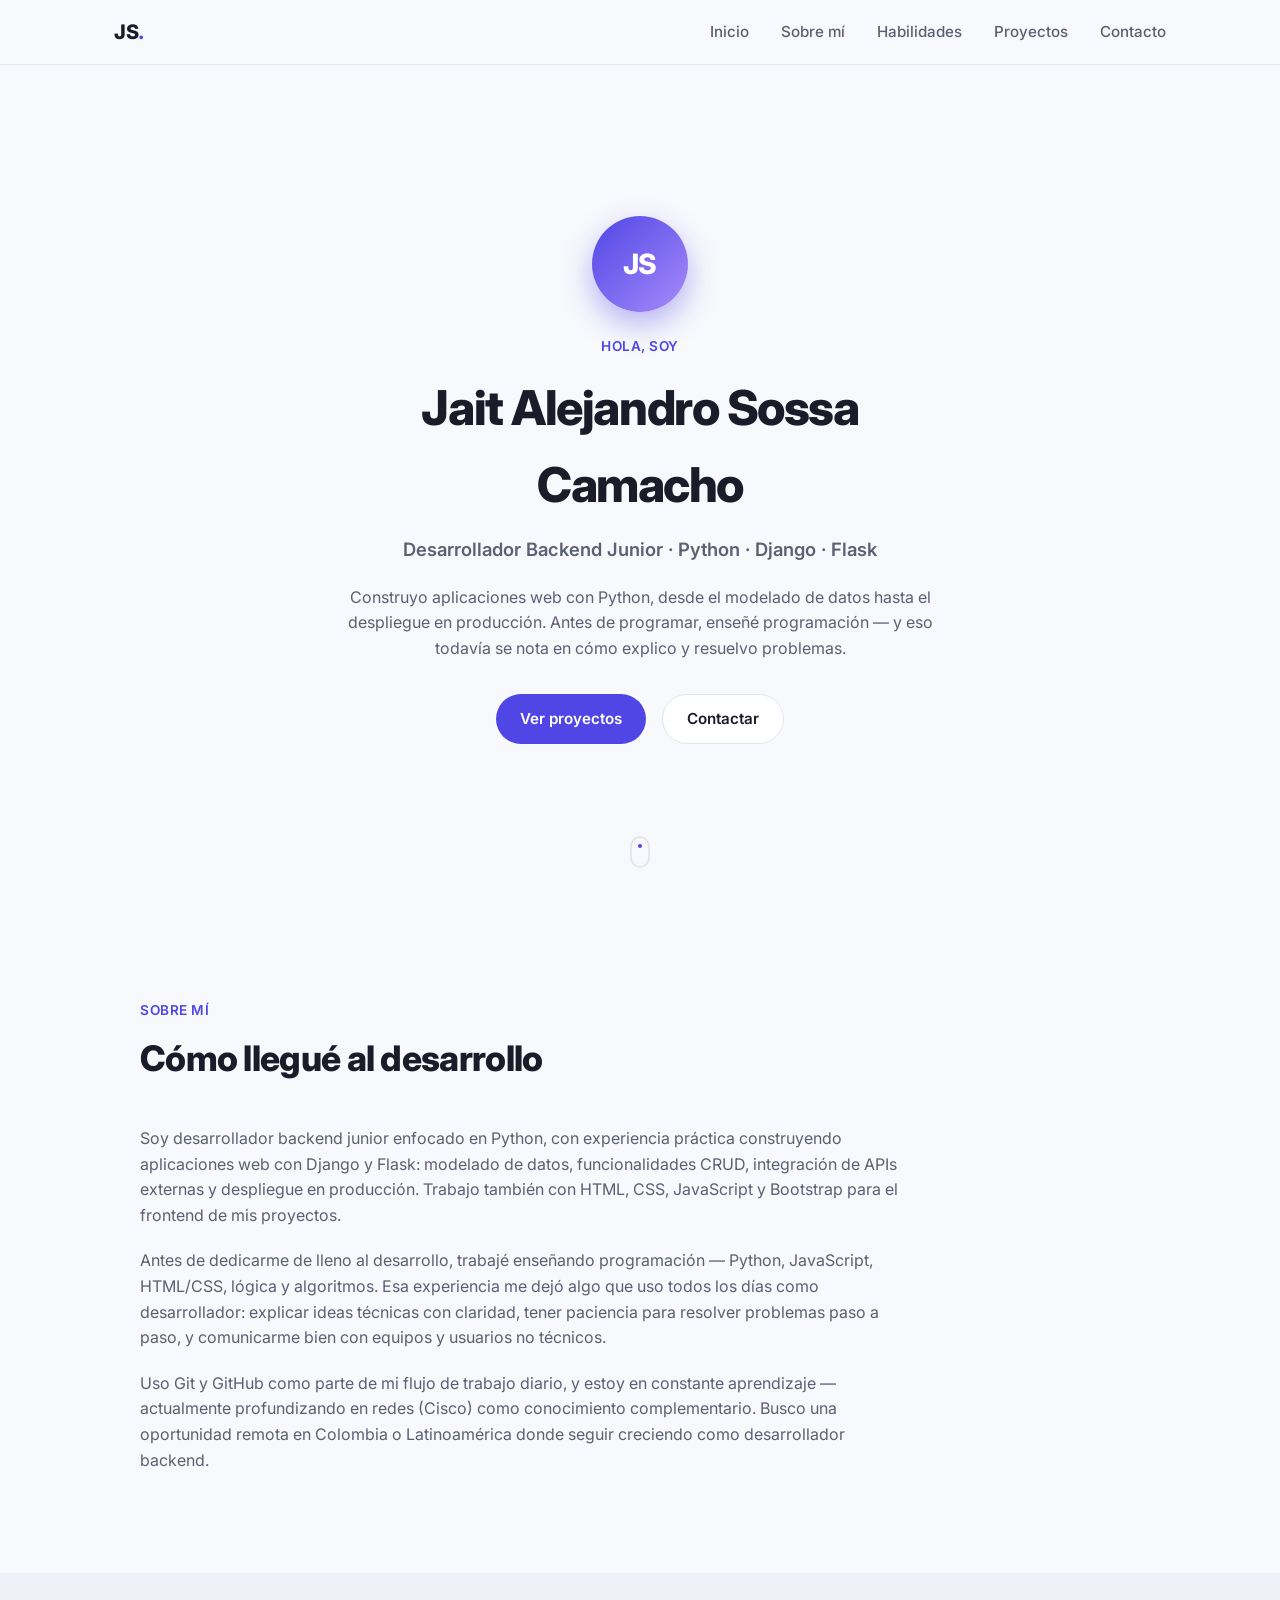
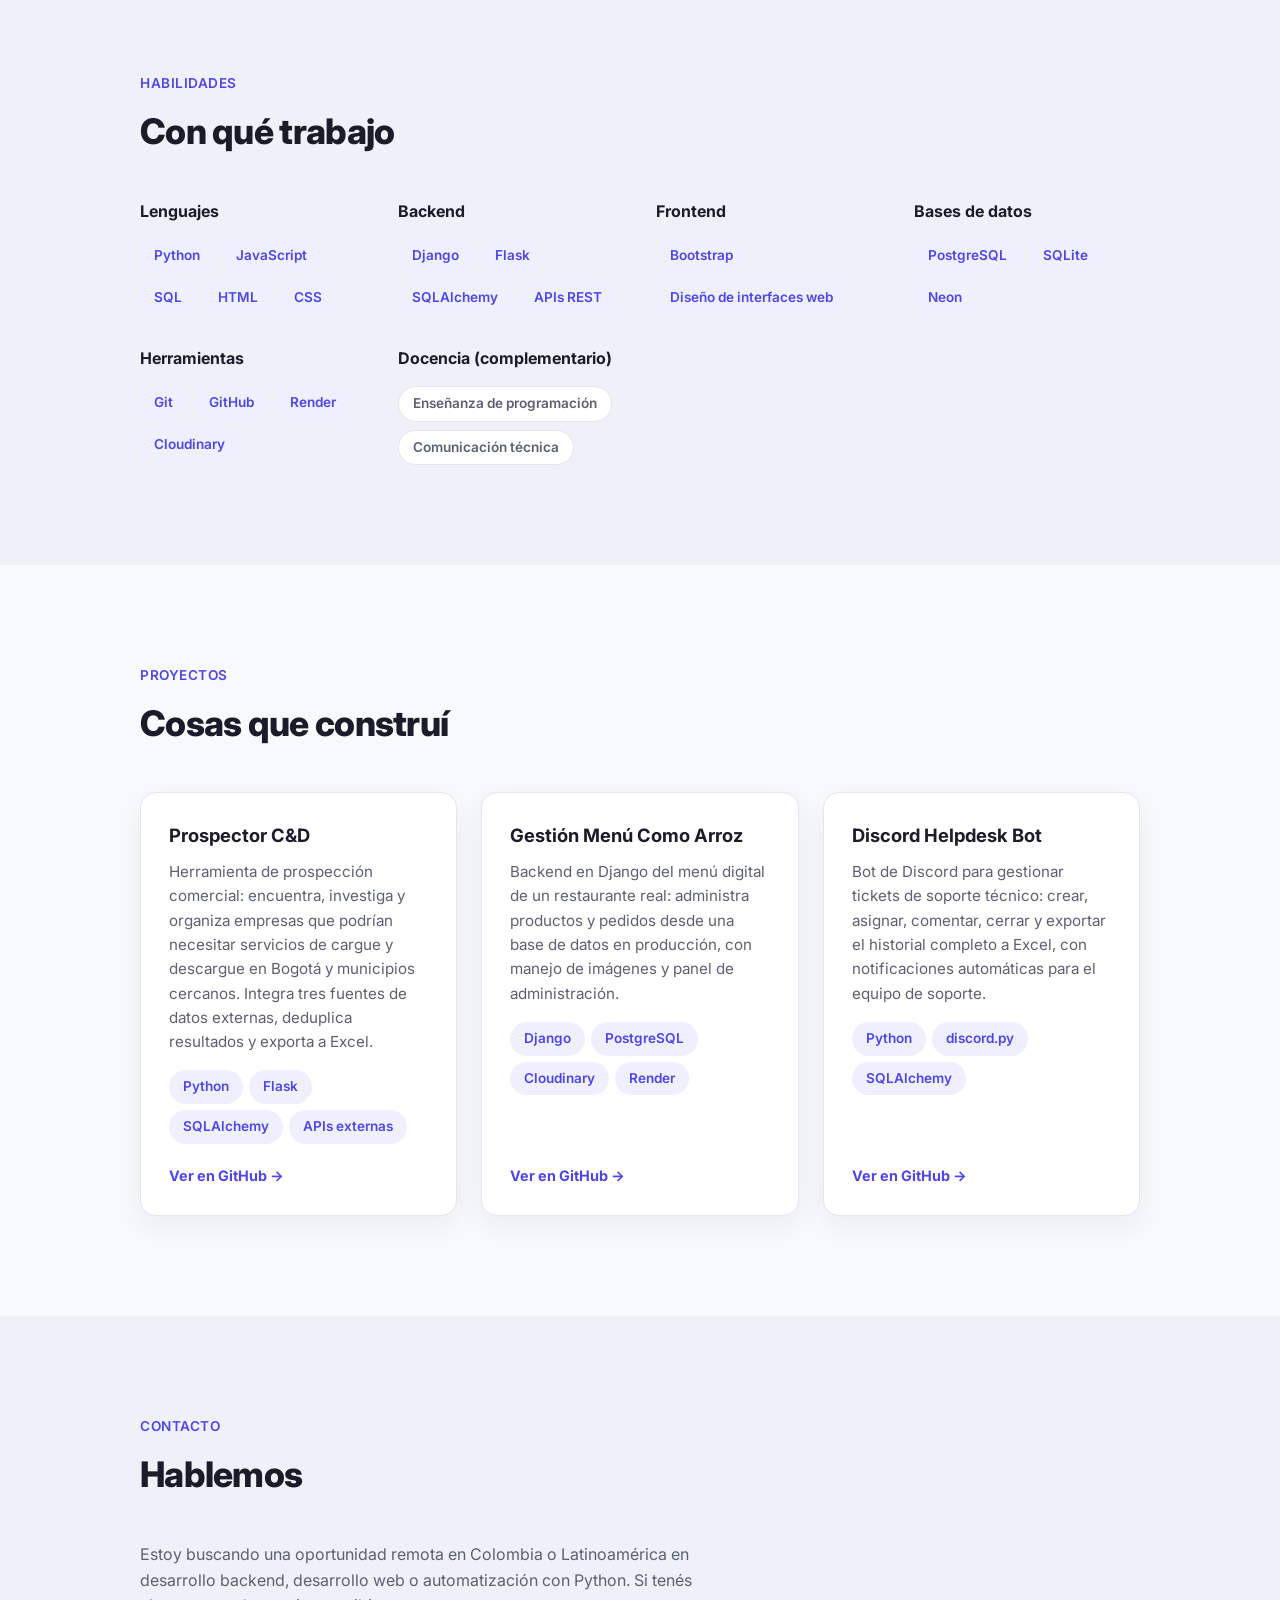
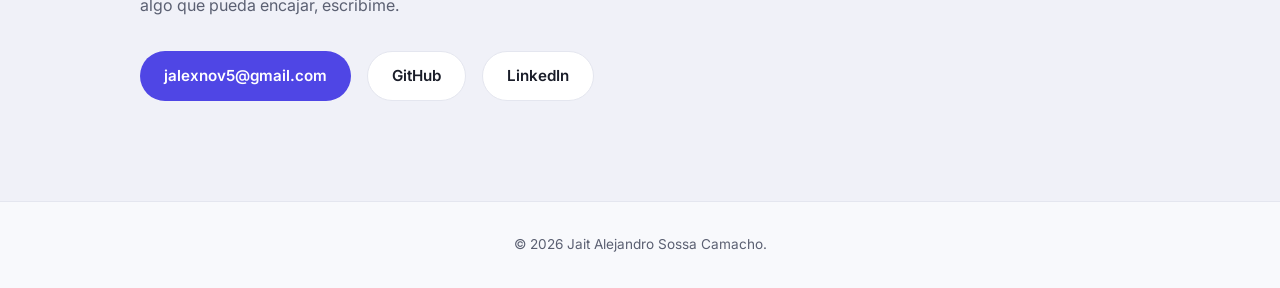
==== index.html @ 9466a21c "Reconstruye el portfolio como sitio estático de una página Reemplaza el esqueleto de Flask sin termi" ====
<!DOCTYPE html>
<html lang="es">
<head>
  <meta charset="UTF-8" />
  <meta name="viewport" content="width=device-width, initial-scale=1.0" />
  <title>Jait Sossa — Desarrollador Backend Junior</title>
  <meta name="description" content="Portfolio de Jait Alejandro Sossa Camacho, desarrollador backend junior en Python, Django y Flask, abierto a trabajo remoto en Colombia y Latinoamérica." />
  <link rel="preconnect" href="https://fonts.googleapis.com">
  <link rel="preconnect" href="https://fonts.gstatic.com" crossorigin>
  <link href="https://fonts.googleapis.com/css2?family=Inter:wght@400;500;600;700;800&display=swap" rel="stylesheet">
  <link rel="stylesheet" href="css/style.css" />
</head>
<body>

  <header class="nav" id="nav">
    <div class="nav__inner">
      <a href="#inicio" class="nav__brand">JS<span class="nav__brand-dot">.</span></a>
      <nav class="nav__links" id="navLinks">
        <a href="#inicio" class="nav__link">Inicio</a>
        <a href="#sobre-mi" class="nav__link">Sobre mí</a>
        <a href="#habilidades" class="nav__link">Habilidades</a>
        <a href="#proyectos" class="nav__link">Proyectos</a>
        <a href="#contacto" class="nav__link">Contacto</a>
      </nav>
      <button class="nav__toggle" id="navToggle" aria-label="Abrir menú">
        <span></span><span></span><span></span>
      </button>
    </div>
  </header>

  <main>
    <section class="hero" id="inicio">
      <div class="hero__inner reveal">
        <div class="hero__avatar" aria-hidden="true">JS</div>
        <p class="hero__eyebrow">Hola, soy</p>
        <h1 class="hero__name">Jait Alejandro Sossa Camacho</h1>
        <p class="hero__role">Desarrollador Backend Junior · Python · Django · Flask</p>
        <p class="hero__pitch">
          Construyo aplicaciones web con Python, desde el modelado de datos hasta el despliegue en producción.
          Antes de programar, enseñé programación — y eso todavía se nota en cómo explico y resuelvo problemas.
        </p>
        <div class="hero__cta">
          <a href="#proyectos" class="btn btn--primary">Ver proyectos</a>
          <a href="#contacto" class="btn btn--ghost">Contactar</a>
        </div>
      </div>
      <a href="#sobre-mi" class="scroll-hint" aria-label="Bajar a la siguiente sección">
        <span></span>
      </a>
    </section>

    <section class="section" id="sobre-mi">
      <div class="section__inner reveal">
        <p class="section__eyebrow">Sobre mí</p>
        <h2 class="section__title">Cómo llegué al desarrollo</h2>
        <div class="about">
          <p class="about__text">
            Soy desarrollador backend junior enfocado en Python, con experiencia práctica construyendo aplicaciones
            web con Django y Flask: modelado de datos, funcionalidades CRUD, integración de APIs externas y
            despliegue en producción. Trabajo también con HTML, CSS, JavaScript y Bootstrap para el frontend de mis
            proyectos.
          </p>
          <p class="about__text">
            Antes de dedicarme de lleno al desarrollo, trabajé enseñando programación — Python, JavaScript,
            HTML/CSS, lógica y algoritmos. Esa experiencia me dejó algo que uso todos los días como desarrollador:
            explicar ideas técnicas con claridad, tener paciencia para resolver problemas paso a paso, y comunicarme
            bien con equipos y usuarios no técnicos.
          </p>
          <p class="about__text">
            Uso Git y GitHub como parte de mi flujo de trabajo diario, y estoy en constante aprendizaje —
            actualmente profundizando en redes (Cisco) como conocimiento complementario. Busco una oportunidad
            remota en Colombia o Latinoamérica donde seguir creciendo como desarrollador backend.
          </p>
        </div>
      </div>
    </section>

    <section class="section section--alt" id="habilidades">
      <div class="section__inner reveal">
        <p class="section__eyebrow">Habilidades</p>
        <h2 class="section__title">Con qué trabajo</h2>
        <div class="skills">
          <div class="skills__group">
            <h3 class="skills__group-title">Lenguajes</h3>
            <div class="skills__tags">
              <span class="tag">Python</span>
              <span class="tag">JavaScript</span>
              <span class="tag">SQL</span>
              <span class="tag">HTML</span>
              <span class="tag">CSS</span>
            </div>
          </div>
          <div class="skills__group">
            <h3 class="skills__group-title">Backend</h3>
            <div class="skills__tags">
              <span class="tag">Django</span>
              <span class="tag">Flask</span>
              <span class="tag">SQLAlchemy</span>
              <span class="tag">APIs REST</span>
            </div>
          </div>
          <div class="skills__group">
            <h3 class="skills__group-title">Frontend</h3>
            <div class="skills__tags">
              <span class="tag">Bootstrap</span>
              <span class="tag">Diseño de interfaces web</span>
            </div>
          </div>
          <div class="skills__group">
            <h3 class="skills__group-title">Bases de datos</h3>
            <div class="skills__tags">
              <span class="tag">PostgreSQL</span>
              <span class="tag">SQLite</span>
              <span class="tag">Neon</span>
            </div>
          </div>
          <div class="skills__group">
            <h3 class="skills__group-title">Herramientas</h3>
            <div class="skills__tags">
              <span class="tag">Git</span>
              <span class="tag">GitHub</span>
              <span class="tag">Render</span>
              <span class="tag">Cloudinary</span>
            </div>
          </div>
          <div class="skills__group">
            <h3 class="skills__group-title">Docencia (complementario)</h3>
            <div class="skills__tags">
              <span class="tag tag--muted">Enseñanza de programación</span>
              <span class="tag tag--muted">Comunicación técnica</span>
            </div>
          </div>
        </div>
      </div>
    </section>

    <section class="section" id="proyectos">
      <div class="section__inner reveal">
        <p class="section__eyebrow">Proyectos</p>
        <h2 class="section__title">Cosas que construí</h2>
        <div class="projects">

          <article class="project-card">
            <div class="project-card__body">
              <h3 class="project-card__title">Prospector C&amp;D</h3>
              <p class="project-card__desc">
                Herramienta de prospección comercial: encuentra, investiga y organiza empresas que podrían necesitar
                servicios de cargue y descargue en Bogotá y municipios cercanos. Integra tres fuentes de datos
                externas, deduplica resultados y exporta a Excel.
              </p>
              <div class="project-card__tags">
                <span class="tag">Python</span>
                <span class="tag">Flask</span>
                <span class="tag">SQLAlchemy</span>
                <span class="tag">APIs externas</span>
              </div>
            </div>
            <a class="project-card__link" href="https://github.com/Mundanesleet/Prospector-C-D" target="_blank" rel="noopener">
              Ver en GitHub →
            </a>
          </article>

          <article class="project-card">
            <div class="project-card__body">
              <h3 class="project-card__title">Gestión Menú Como Arroz</h3>
              <p class="project-card__desc">
                Backend en Django del menú digital de un restaurante real: administra productos y pedidos desde una
                base de datos en producción, con manejo de imágenes y panel de administración.
              </p>
              <div class="project-card__tags">
                <span class="tag">Django</span>
                <span class="tag">PostgreSQL</span>
                <span class="tag">Cloudinary</span>
                <span class="tag">Render</span>
              </div>
            </div>
            <a class="project-card__link" href="https://github.com/Mundanesleet/Gestion-menu-como-arroz" target="_blank" rel="noopener">
              Ver en GitHub →
            </a>
          </article>

          <article class="project-card">
            <div class="project-card__body">
              <h3 class="project-card__title">Discord Helpdesk Bot</h3>
              <p class="project-card__desc">
                Bot de Discord para gestionar tickets de soporte técnico: crear, asignar, comentar, cerrar y exportar
                el historial completo a Excel, con notificaciones automáticas para el equipo de soporte.
              </p>
              <div class="project-card__tags">
                <span class="tag">Python</span>
                <span class="tag">discord.py</span>
                <span class="tag">SQLAlchemy</span>
              </div>
            </div>
            <a class="project-card__link" href="https://github.com/Mundanesleet/Discord-helpdesk-bot" target="_blank" rel="noopener">
              Ver en GitHub →
            </a>
          </article>

        </div>
      </div>
    </section>

    <section class="section section--alt" id="contacto">
      <div class="section__inner reveal">
        <p class="section__eyebrow">Contacto</p>
        <h2 class="section__title">Hablemos</h2>
        <p class="contact__text">
          Estoy buscando una oportunidad remota en Colombia o Latinoamérica en desarrollo backend, desarrollo web o
          automatización con Python. Si tenés algo que pueda encajar, escribime.
        </p>
        <div class="contact__links">
          <a class="btn btn--primary" href="mailto:jalexnov5@gmail.com">jalexnov5@gmail.com</a>
          <a class="btn btn--ghost" href="https://github.com/Mundanesleet" target="_blank" rel="noopener">GitHub</a>
          <a class="btn btn--ghost" href="https://www.linkedin.com/in/jait-alejandro-sossa-camacho-711773250/" target="_blank" rel="noopener">LinkedIn</a>
        </div>
      </div>
    </section>
  </main>

  <footer class="footer">
    <p>&copy; <span id="year"></span> Jait Alejandro Sossa Camacho.</p>
  </footer>

  <script src="js/script.js"></script>
</body>
</html>
---- css/style.css ----
:root {
  --bg: #f8f9fc;
  --bg-alt: #f0f1f8;
  --surface: #ffffff;
  --text: #1a1d29;
  --text-muted: #5b6072;
  --border: #e4e6ef;
  --accent: #4f46e5;
  --accent-hover: #4338ca;
  --accent-soft: #eef0fd;
  --shadow: 0 10px 30px rgba(26, 29, 41, 0.06);
  --radius: 16px;
  --font: "Inter", -apple-system, BlinkMacSystemFont, "Segoe UI", sans-serif;
}

@media (prefers-color-scheme: dark) {
  :root {
    --bg: #0f1115;
    --bg-alt: #14161d;
    --surface: #1a1d26;
    --text: #eef0f6;
    --text-muted: #9aa0b4;
    --border: #2a2d38;
    --accent: #818cf8;
    --accent-hover: #a5b0fb;
    --accent-soft: rgba(129, 140, 248, 0.12);
    --shadow: 0 10px 30px rgba(0, 0, 0, 0.35);
  }
}

* {
  box-sizing: border-box;
  margin: 0;
  padding: 0;
}

html {
  scroll-behavior: smooth;
}

body {
  font-family: var(--font);
  background: var(--bg);
  color: var(--text);
  line-height: 1.6;
  -webkit-font-smoothing: antialiased;
}

img {
  max-width: 100%;
  display: block;
}

a {
  color: inherit;
  text-decoration: none;
}

/* ---------- Nav ---------- */

.nav {
  position: fixed;
  top: 0;
  left: 0;
  right: 0;
  z-index: 100;
  background: color-mix(in srgb, var(--bg) 80%, transparent);
  backdrop-filter: blur(10px);
  border-bottom: 1px solid var(--border);
}

.nav__inner {
  max-width: 1100px;
  margin: 0 auto;
  padding: 16px 24px;
  display: flex;
  align-items: center;
  justify-content: space-between;
}

.nav__brand {
  font-weight: 800;
  font-size: 1.25rem;
  letter-spacing: -0.02em;
}

.nav__brand-dot {
  color: var(--accent);
}

.nav__links {
  display: flex;
  gap: 32px;
}

.nav__link {
  font-size: 0.95rem;
  font-weight: 500;
  color: var(--text-muted);
  transition: color 0.2s ease;
}

.nav__link:hover {
  color: var(--text);
}

.nav__toggle {
  display: none;
  flex-direction: column;
  justify-content: center;
  gap: 5px;
  width: 36px;
  height: 36px;
  background: none;
  border: none;
  cursor: pointer;
}

.nav__toggle span {
  display: block;
  height: 2px;
  background: var(--text);
  border-radius: 2px;
}

/* ---------- Buttons ---------- */

.btn {
  display: inline-flex;
  align-items: center;
  gap: 8px;
  padding: 12px 24px;
  border-radius: 999px;
  font-weight: 600;
  font-size: 0.95rem;
  transition: transform 0.2s ease, box-shadow 0.2s ease, background 0.2s ease;
}

.btn--primary {
  background: var(--accent);
  color: #fff;
}

.btn--primary:hover {
  background: var(--accent-hover);
  transform: translateY(-2px);
  box-shadow: 0 8px 20px color-mix(in srgb, var(--accent) 35%, transparent);
}

.btn--ghost {
  background: var(--surface);
  color: var(--text);
  border: 1px solid var(--border);
}

.btn--ghost:hover {
  transform: translateY(-2px);
  border-color: var(--accent);
  color: var(--accent);
}

/* ---------- Hero ---------- */

.hero {
  min-height: 100svh;
  display: flex;
  flex-direction: column;
  align-items: center;
  justify-content: center;
  text-align: center;
  padding: 120px 24px 60px;
  position: relative;
}

.hero__inner {
  max-width: 640px;
  display: flex;
  flex-direction: column;
  align-items: center;
}

.hero__avatar {
  width: 96px;
  height: 96px;
  border-radius: 50%;
  background: linear-gradient(135deg, var(--accent), #a78bfa);
  color: #fff;
  display: flex;
  align-items: center;
  justify-content: center;
  font-weight: 800;
  font-size: 1.75rem;
  letter-spacing: -0.02em;
  margin-bottom: 24px;
  box-shadow: 0 12px 30px color-mix(in srgb, var(--accent) 40%, transparent);
}

.hero__eyebrow {
  color: var(--accent);
  font-weight: 600;
  letter-spacing: 0.04em;
  text-transform: uppercase;
  font-size: 0.85rem;
  margin-bottom: 12px;
}

.hero__name {
  font-size: clamp(2rem, 5vw, 3rem);
  font-weight: 800;
  letter-spacing: -0.03em;
  margin-bottom: 12px;
}

.hero__role {
  font-size: 1.15rem;
  font-weight: 600;
  color: var(--text-muted);
  margin-bottom: 20px;
}

.hero__pitch {
  color: var(--text-muted);
  margin-bottom: 32px;
}

.hero__cta {
  display: flex;
  gap: 16px;
  flex-wrap: wrap;
  justify-content: center;
}

.scroll-hint {
  position: absolute;
  bottom: 32px;
  left: 50%;
  transform: translateX(-50%);
}

.scroll-hint span {
  display: block;
  width: 20px;
  height: 32px;
  border: 2px solid var(--border);
  border-radius: 999px;
  position: relative;
}

.scroll-hint span::before {
  content: "";
  position: absolute;
  top: 6px;
  left: 50%;
  width: 4px;
  height: 4px;
  background: var(--accent);
  border-radius: 50%;
  transform: translateX(-50%);
  animation: scrollDot 1.6s ease infinite;
}

@keyframes scrollDot {
  0% { top: 6px; opacity: 1; }
  70% { top: 18px; opacity: 0; }
  100% { top: 18px; opacity: 0; }
}

/* ---------- Sections ---------- */

.section {
  padding: 100px 24px;
}

.section--alt {
  background: var(--bg-alt);
}

.section__inner {
  max-width: 1000px;
  margin: 0 auto;
}

.section__eyebrow {
  color: var(--accent);
  font-weight: 600;
  letter-spacing: 0.04em;
  text-transform: uppercase;
  font-size: 0.85rem;
  margin-bottom: 8px;
}

.section__title {
  font-size: clamp(1.6rem, 3vw, 2.2rem);
  font-weight: 800;
  letter-spacing: -0.02em;
  margin-bottom: 40px;
}

/* ---------- About ---------- */

.about {
  display: flex;
  flex-direction: column;
  gap: 20px;
  max-width: 760px;
}

.about__text {
  color: var(--text-muted);
}

/* ---------- Skills ---------- */

.skills {
  display: grid;
  grid-template-columns: repeat(auto-fit, minmax(220px, 1fr));
  gap: 32px;
}

.skills__group-title {
  font-size: 1rem;
  font-weight: 700;
  margin-bottom: 14px;
}

.skills__tags {
  display: flex;
  flex-wrap: wrap;
  gap: 8px;
}

.tag {
  display: inline-block;
  padding: 6px 14px;
  border-radius: 999px;
  background: var(--accent-soft);
  color: var(--accent);
  font-size: 0.85rem;
  font-weight: 600;
}

.tag--muted {
  background: var(--surface);
  color: var(--text-muted);
  border: 1px solid var(--border);
}

/* ---------- Projects ---------- */

.projects {
  display: grid;
  grid-template-columns: repeat(auto-fit, minmax(280px, 1fr));
  gap: 24px;
}

.project-card {
  background: var(--surface);
  border: 1px solid var(--border);
  border-radius: var(--radius);
  padding: 28px;
  display: flex;
  flex-direction: column;
  justify-content: space-between;
  gap: 20px;
  box-shadow: var(--shadow);
  transition: transform 0.25s ease, box-shadow 0.25s ease;
}

.project-card:hover {
  transform: translateY(-6px);
  box-shadow: 0 20px 40px color-mix(in srgb, var(--accent) 18%, transparent);
}

.project-card__title {
  font-size: 1.15rem;
  font-weight: 700;
  margin-bottom: 10px;
}

.project-card__desc {
  color: var(--text-muted);
  font-size: 0.95rem;
  margin-bottom: 16px;
}

.project-card__tags {
  display: flex;
  flex-wrap: wrap;
  gap: 6px;
}

.project-card__link {
  font-weight: 700;
  color: var(--accent);
  font-size: 0.9rem;
}

.project-card__link:hover {
  color: var(--accent-hover);
}

/* ---------- Contact ---------- */

.contact__text {
  color: var(--text-muted);
  max-width: 560px;
  margin-bottom: 32px;
}

.contact__links {
  display: flex;
  flex-wrap: wrap;
  gap: 16px;
}

/* ---------- Footer ---------- */

.footer {
  text-align: center;
  padding: 32px 24px;
  color: var(--text-muted);
  font-size: 0.85rem;
  border-top: 1px solid var(--border);
}

/* ---------- Reveal on scroll ---------- */

.reveal {
  opacity: 0;
  transform: translateY(24px);
  transition: opacity 0.7s ease, transform 0.7s ease;
}

.reveal.is-visible {
  opacity: 1;
  transform: translateY(0);
}

@media (prefers-reduced-motion: reduce) {
  .reveal {
    opacity: 1;
    transform: none;
    transition: none;
  }
  .scroll-hint span::before {
    animation: none;
  }
}

/* ---------- Responsive ---------- */

@media (max-width: 720px) {
  .nav__links {
    position: fixed;
    top: 65px;
    right: 0;
    left: 0;
    background: var(--surface);
    border-bottom: 1px solid var(--border);
    flex-direction: column;
    gap: 0;
    padding: 8px 0;
    transform: translateY(-150%);
    transition: transform 0.25s ease;
  }

  .nav__links.is-open {
    transform: translateY(0);
  }

  .nav__link {
    padding: 14px 24px;
    border-bottom: 1px solid var(--border);
  }

  .nav__toggle {
    display: flex;
  }

  .section {
    padding: 72px 20px;
  }
}
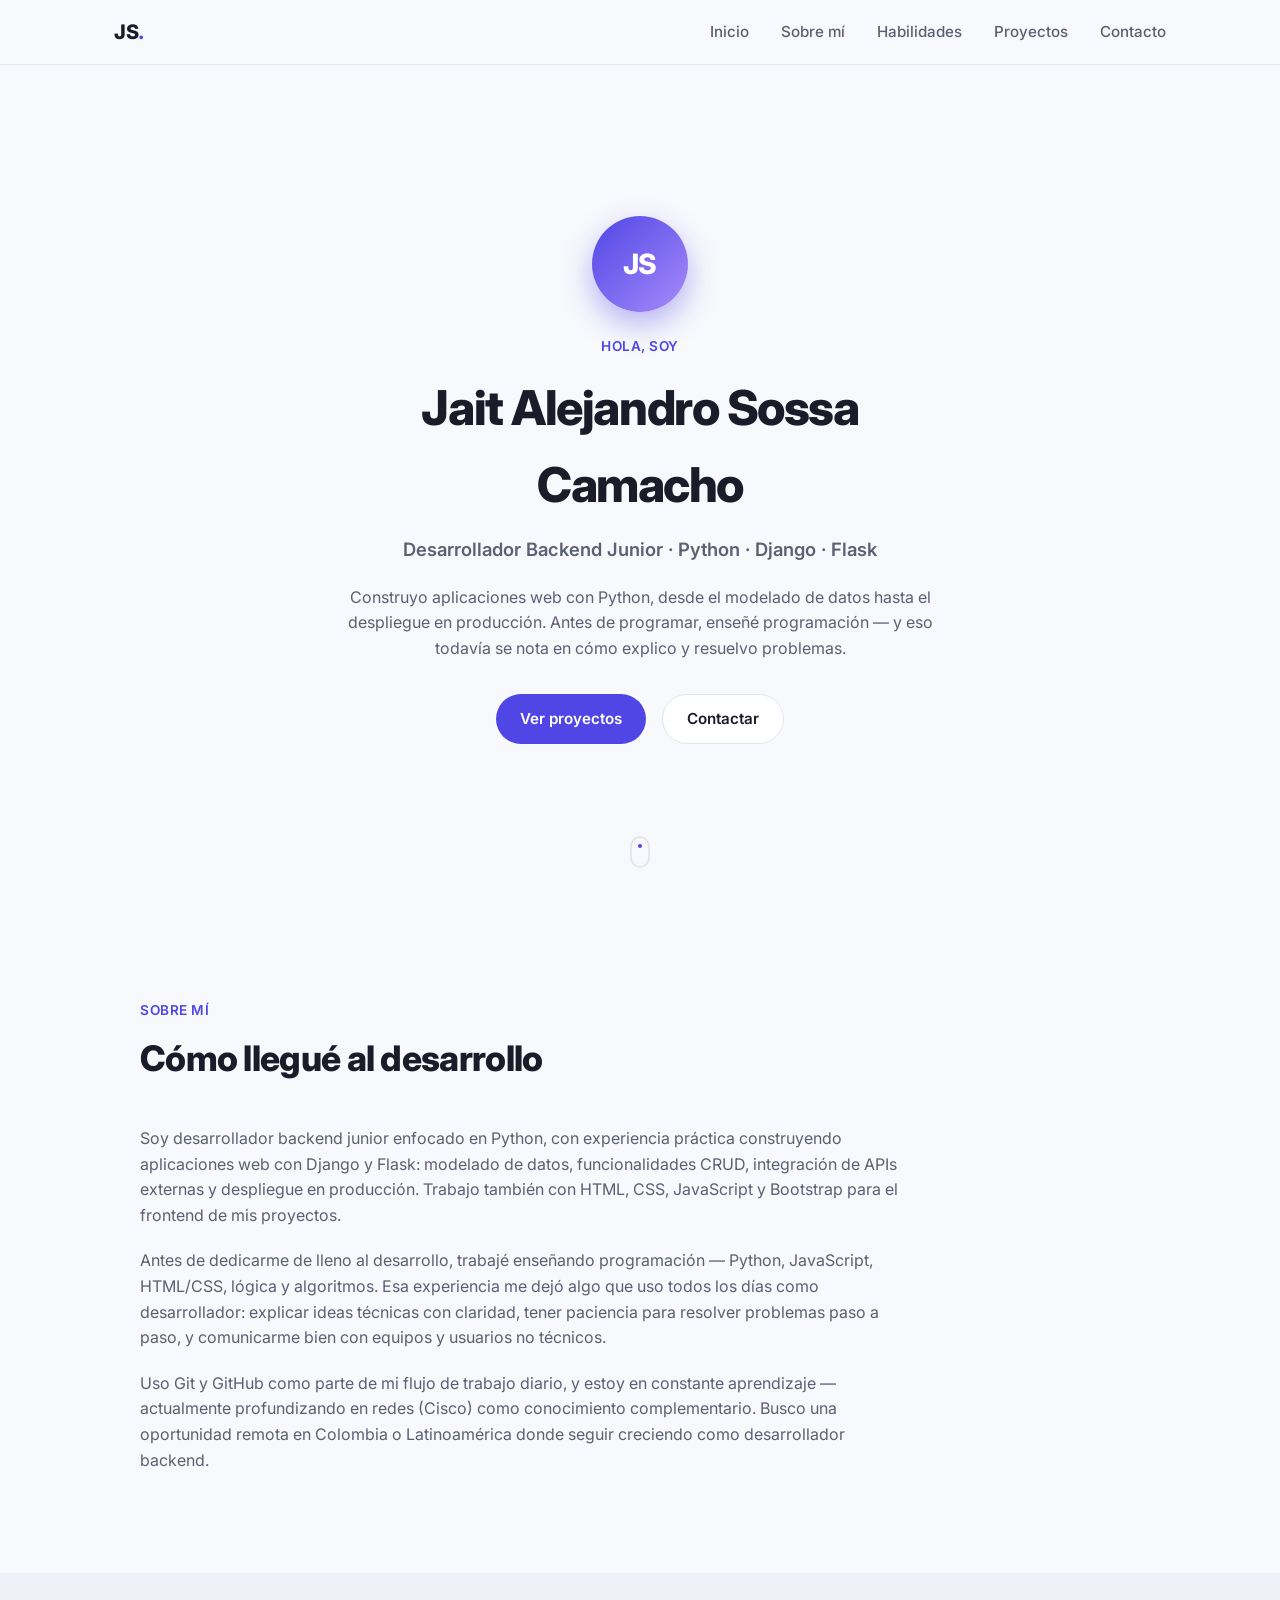
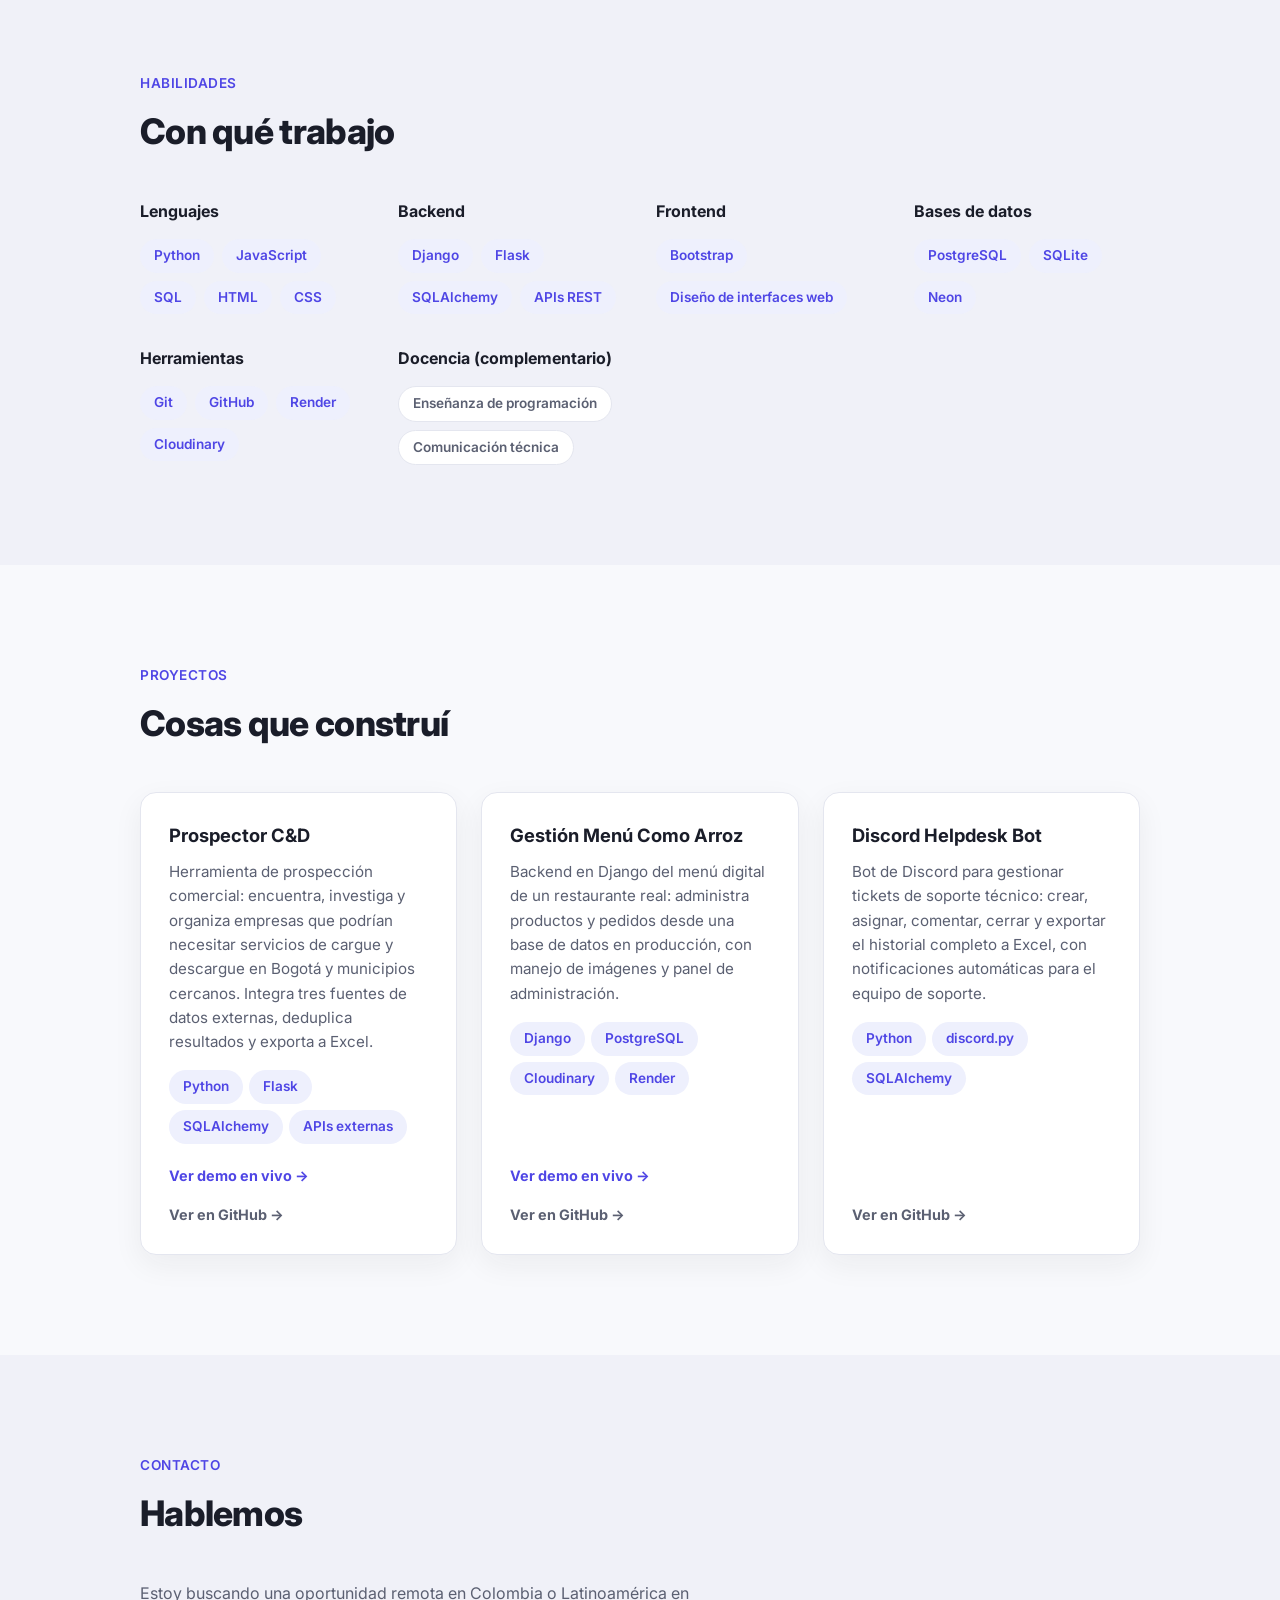
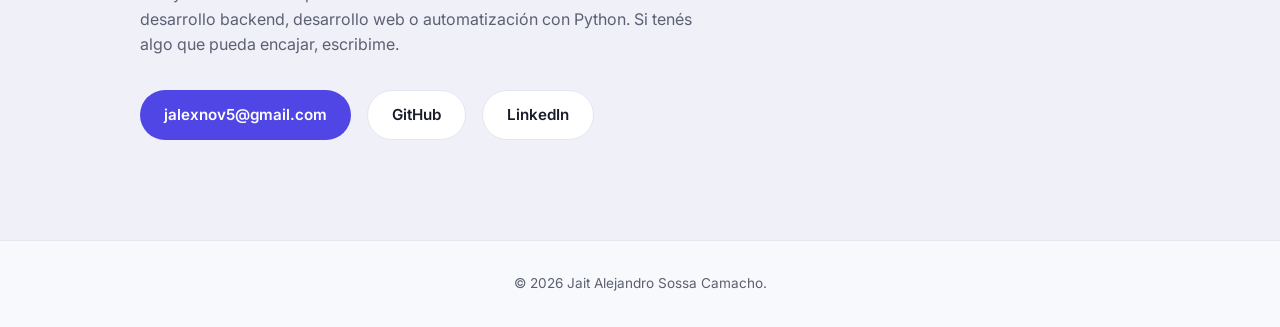
==== commit 56079c51: "Agrega links a las demos en vivo de Prospector C&D y Gestión Menú Como Arroz Co-Authored-By: Claude " ====
--- a/index.html
+++ b/index.html
@@ -155,9 +155,14 @@
                 <span class="tag">APIs externas</span>
               </div>
             </div>
-            <a class="project-card__link" href="https://github.com/Mundanesleet/Prospector-C-D" target="_blank" rel="noopener">
-              Ver en GitHub →
-            </a>
+            <div class="project-card__links">
+              <a class="project-card__link project-card__link--demo" href="https://mundanesleet.pythonanywhere.com/" target="_blank" rel="noopener">
+                Ver demo en vivo →
+              </a>
+              <a class="project-card__link" href="https://github.com/Mundanesleet/Prospector-C-D" target="_blank" rel="noopener">
+                Ver en GitHub →
+              </a>
+            </div>
           </article>
 
           <article class="project-card">
@@ -174,9 +179,14 @@
                 <span class="tag">Render</span>
               </div>
             </div>
-            <a class="project-card__link" href="https://github.com/Mundanesleet/Gestion-menu-como-arroz" target="_blank" rel="noopener">
-              Ver en GitHub →
-            </a>
+            <div class="project-card__links">
+              <a class="project-card__link project-card__link--demo" href="https://como-arroz-crud.onrender.com/" target="_blank" rel="noopener">
+                Ver demo en vivo →
+              </a>
+              <a class="project-card__link" href="https://github.com/Mundanesleet/Gestion-menu-como-arroz" target="_blank" rel="noopener">
+                Ver en GitHub →
+              </a>
+            </div>
           </article>
 
           <article class="project-card">
--- a/css/style.css
+++ b/css/style.css
@@ -389,10 +389,20 @@
   gap: 6px;
 }
 
+.project-card__links {
+  display: flex;
+  flex-wrap: wrap;
+  gap: 16px;
+}
+
 .project-card__link {
   font-weight: 700;
-  color: var(--accent);
+  color: var(--text-muted);
   font-size: 0.9rem;
+}
+
+.project-card__link--demo {
+  color: var(--accent);
 }
 
 .project-card__link:hover {
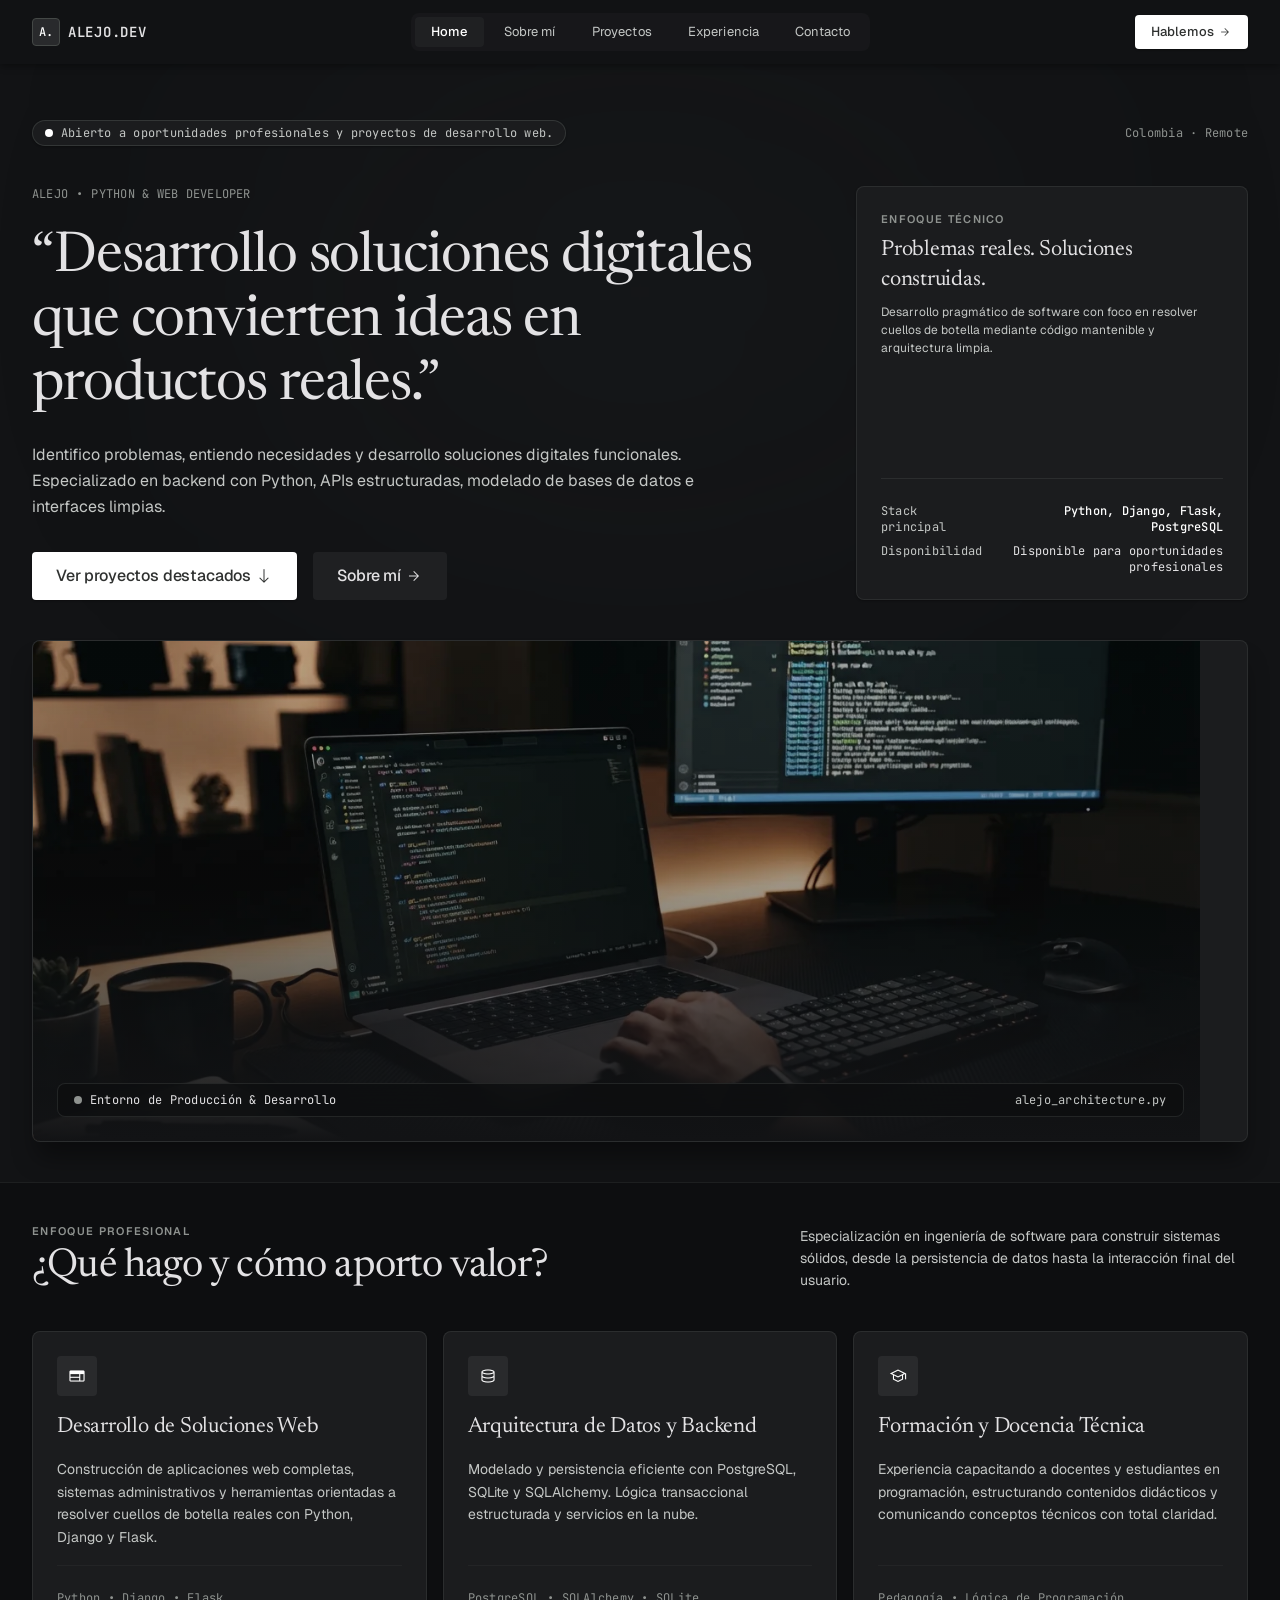
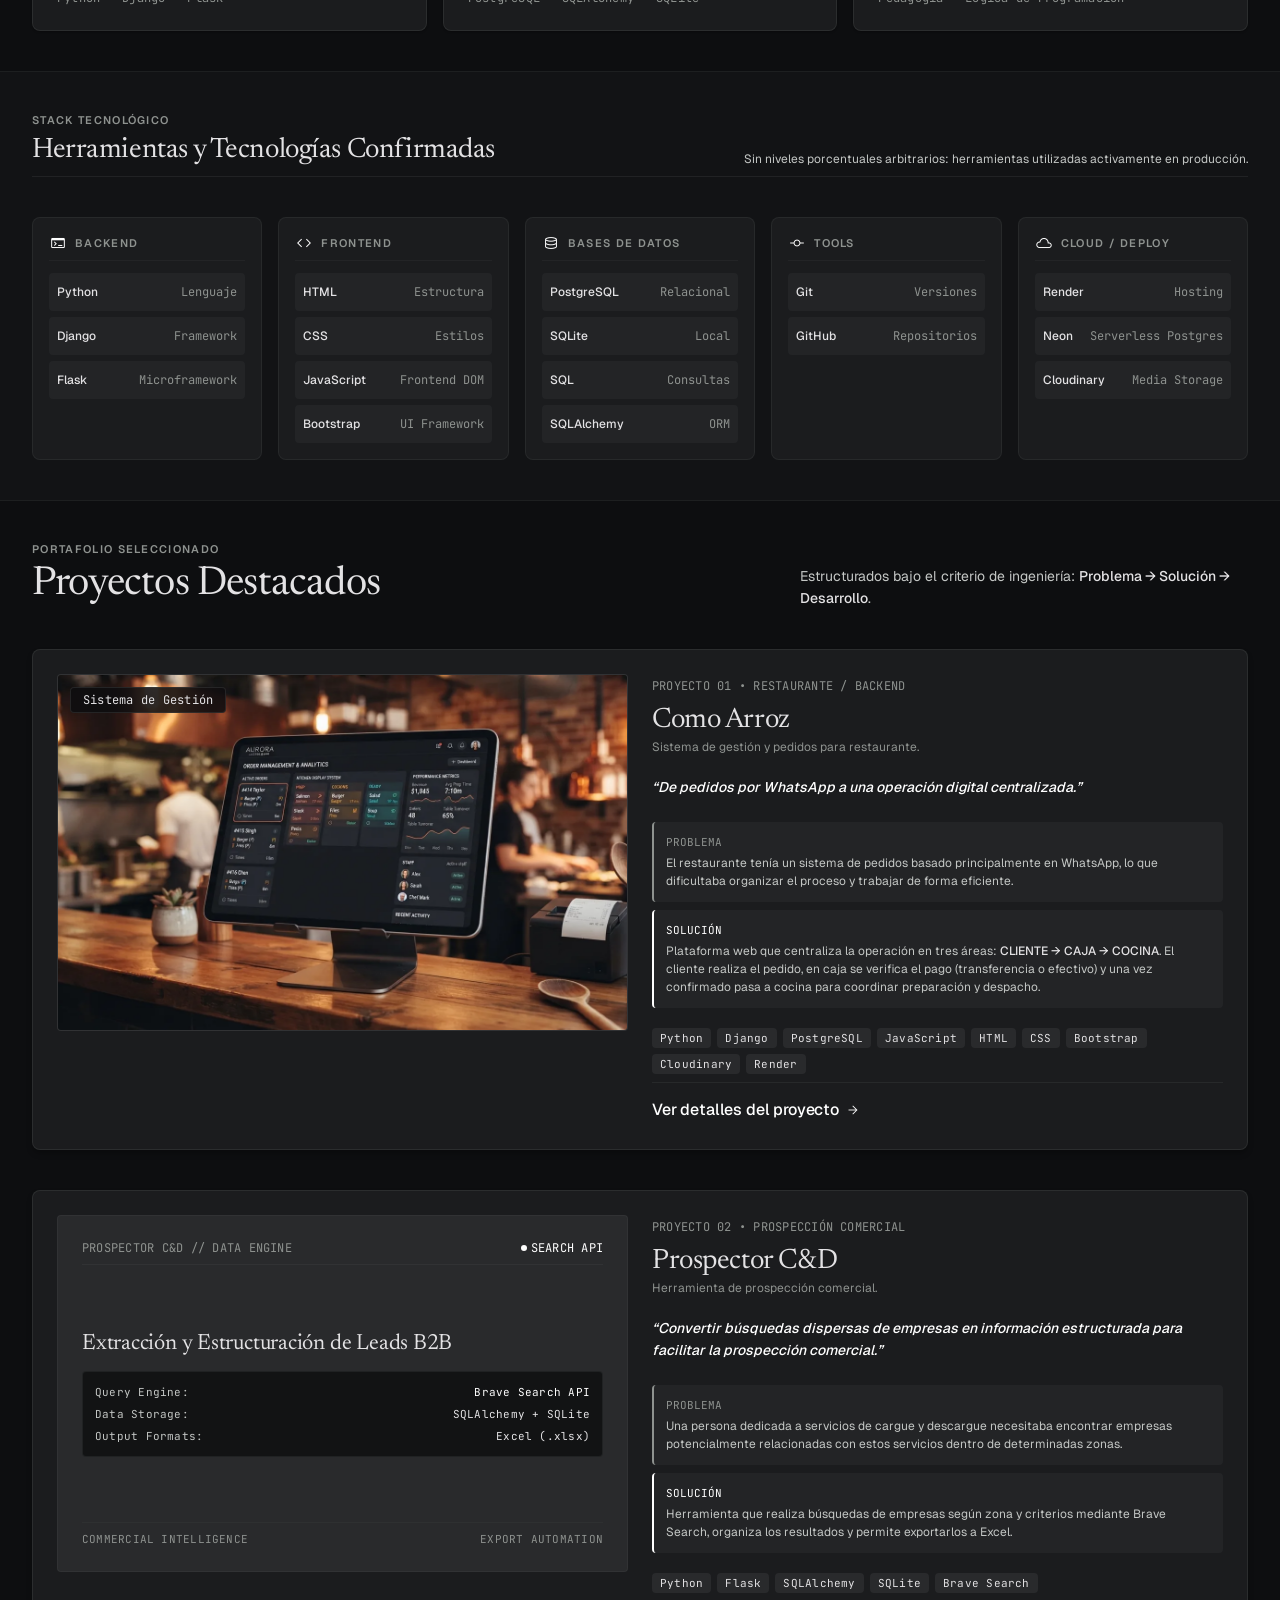
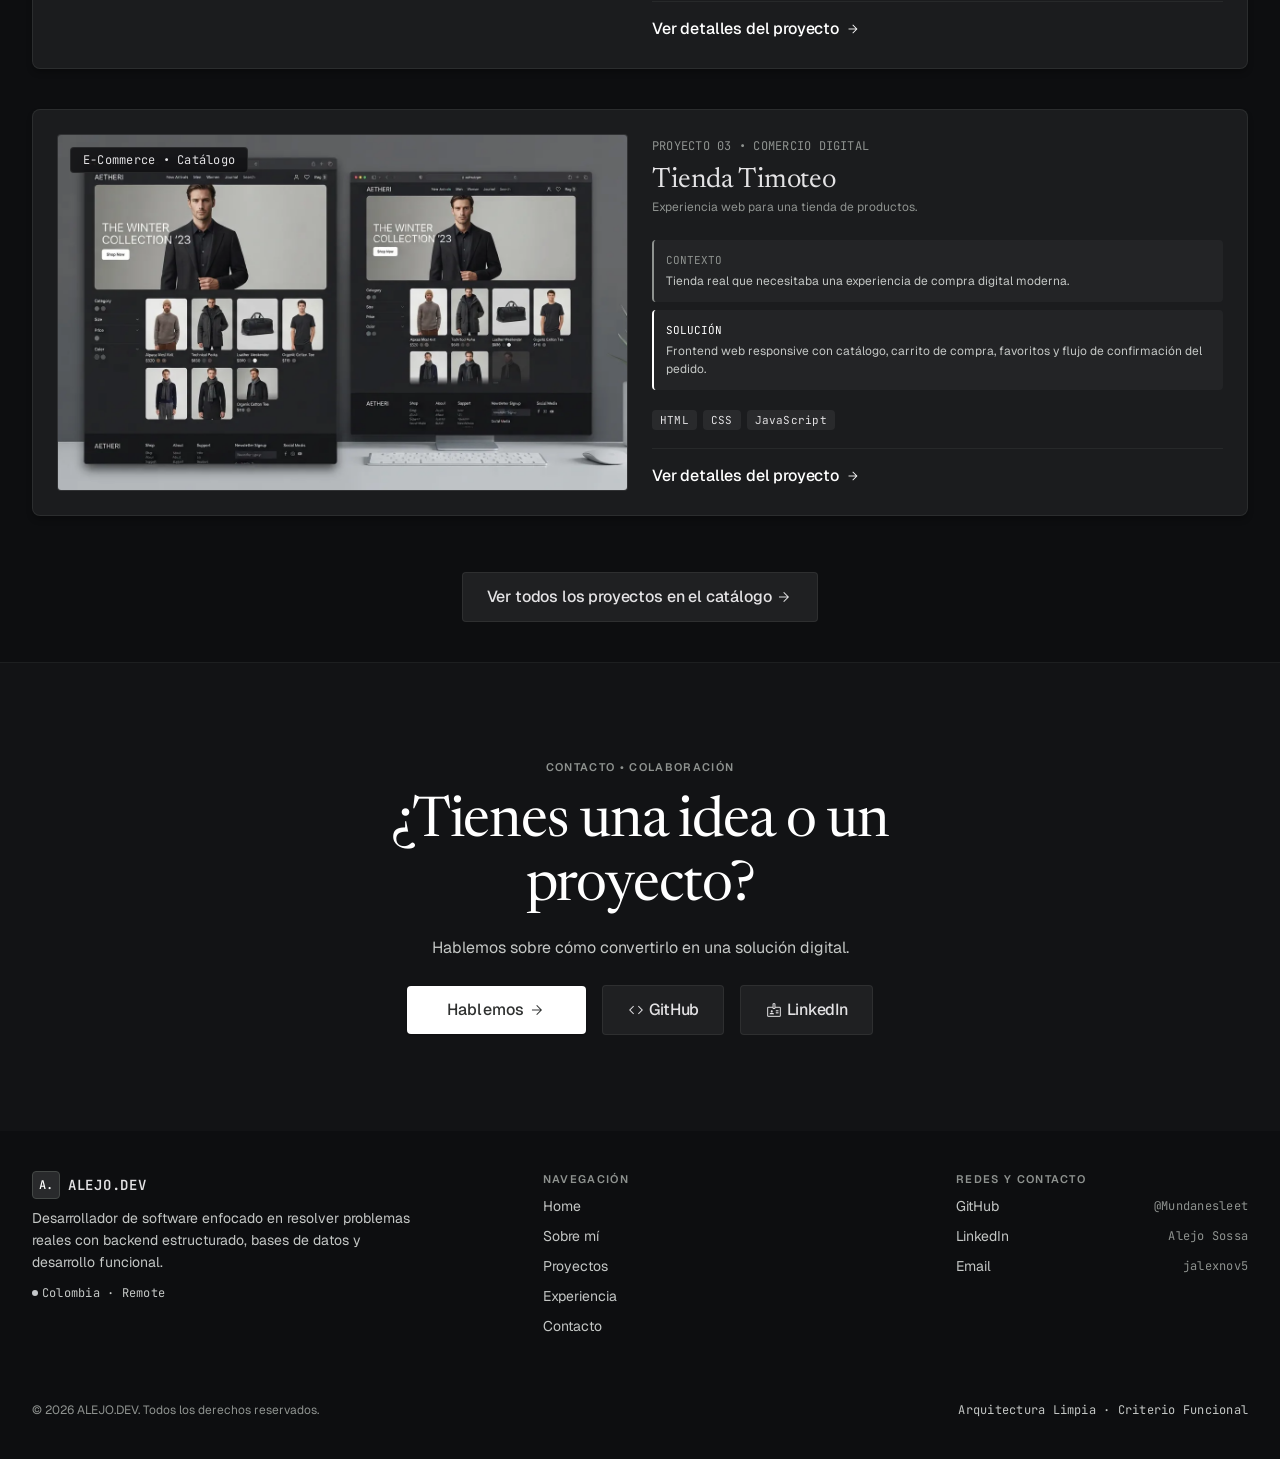
==== commit 0ac1b0c5: "Convierte el portfolio en sitio estático de cinco páginas según el diseño de Stitch Home, Sobre mí, " ====
--- a/index.html
+++ b/index.html
@@ -1,237 +1,282 @@
 <!DOCTYPE html>
 <html lang="es">
 <head>
-  <meta charset="UTF-8" />
-  <meta name="viewport" content="width=device-width, initial-scale=1.0" />
-  <title>Jait Sossa — Desarrollador Backend Junior</title>
-  <meta name="description" content="Portfolio de Jait Alejandro Sossa Camacho, desarrollador backend junior en Python, Django y Flask, abierto a trabajo remoto en Colombia y Latinoamérica." />
+  <meta charset="utf-8">
+  <meta name="viewport" content="width=device-width, initial-scale=1">
+  <title>ALEJO.DEV — Python &amp; Web Developer</title>
+  <meta name="description" content="Alejo — Python &amp; Web Developer. Desarrollo soluciones digitales que convierten ideas en productos reales. Colombia · Remote.">
+  <meta name="theme-color" content="#121315">
+  <link rel="icon" href="assets/favicon.svg" type="image/svg+xml">
   <link rel="preconnect" href="https://fonts.googleapis.com">
   <link rel="preconnect" href="https://fonts.gstatic.com" crossorigin>
-  <link href="https://fonts.googleapis.com/css2?family=Inter:wght@400;500;600;700;800&display=swap" rel="stylesheet">
-  <link rel="stylesheet" href="css/style.css" />
+  <link rel="stylesheet" href="https://fonts.googleapis.com/css2?family=Geist:wght@300;400;500;600&family=JetBrains+Mono:wght@400;500&family=Newsreader:ital,opsz,wght@0,6..72,400;0,6..72,500;1,6..72,400&display=swap">
+  <link rel="stylesheet" href="https://fonts.googleapis.com/css2?family=Material+Symbols+Outlined:opsz,wght,FILL,GRAD@24,300,0,0&icon_names=account_tree,alternate_email,architecture,arrow_forward,arrow_outward,badge,bug_report,check_small,close,cloud,code,commit,content_copy,database,done,layers,menu,menu_book,open_in_new,public,school,send,south,terminal,troubleshoot,tune,web&display=block">
+  <link rel="stylesheet" href="css/style.css">
 </head>
-<body>
-
-  <header class="nav" id="nav">
-    <div class="nav__inner">
-      <a href="#inicio" class="nav__brand">JS<span class="nav__brand-dot">.</span></a>
-      <nav class="nav__links" id="navLinks">
-        <a href="#inicio" class="nav__link">Inicio</a>
-        <a href="#sobre-mi" class="nav__link">Sobre mí</a>
-        <a href="#habilidades" class="nav__link">Habilidades</a>
-        <a href="#proyectos" class="nav__link">Proyectos</a>
-        <a href="#contacto" class="nav__link">Contacto</a>
-      </nav>
-      <button class="nav__toggle" id="navToggle" aria-label="Abrir menú">
-        <span></span><span></span><span></span>
-      </button>
-    </div>
-  </header>
-
-  <main>
-    <section class="hero" id="inicio">
-      <div class="hero__inner reveal">
-        <div class="hero__avatar" aria-hidden="true">JS</div>
-        <p class="hero__eyebrow">Hola, soy</p>
-        <h1 class="hero__name">Jait Alejandro Sossa Camacho</h1>
-        <p class="hero__role">Desarrollador Backend Junior · Python · Django · Flask</p>
-        <p class="hero__pitch">
-          Construyo aplicaciones web con Python, desde el modelado de datos hasta el despliegue en producción.
-          Antes de programar, enseñé programación — y eso todavía se nota en cómo explico y resuelvo problemas.
-        </p>
-        <div class="hero__cta">
-          <a href="#proyectos" class="btn btn--primary">Ver proyectos</a>
-          <a href="#contacto" class="btn btn--ghost">Contactar</a>
-        </div>
-      </div>
-      <a href="#sobre-mi" class="scroll-hint" aria-label="Bajar a la siguiente sección">
-        <span></span>
-      </a>
-    </section>
-
-    <section class="section" id="sobre-mi">
-      <div class="section__inner reveal">
-        <p class="section__eyebrow">Sobre mí</p>
-        <h2 class="section__title">Cómo llegué al desarrollo</h2>
-        <div class="about">
-          <p class="about__text">
-            Soy desarrollador backend junior enfocado en Python, con experiencia práctica construyendo aplicaciones
-            web con Django y Flask: modelado de datos, funcionalidades CRUD, integración de APIs externas y
-            despliegue en producción. Trabajo también con HTML, CSS, JavaScript y Bootstrap para el frontend de mis
-            proyectos.
-          </p>
-          <p class="about__text">
-            Antes de dedicarme de lleno al desarrollo, trabajé enseñando programación — Python, JavaScript,
-            HTML/CSS, lógica y algoritmos. Esa experiencia me dejó algo que uso todos los días como desarrollador:
-            explicar ideas técnicas con claridad, tener paciencia para resolver problemas paso a paso, y comunicarme
-            bien con equipos y usuarios no técnicos.
-          </p>
-          <p class="about__text">
-            Uso Git y GitHub como parte de mi flujo de trabajo diario, y estoy en constante aprendizaje —
-            actualmente profundizando en redes (Cisco) como conocimiento complementario. Busco una oportunidad
-            remota en Colombia o Latinoamérica donde seguir creciendo como desarrollador backend.
-          </p>
-        </div>
-      </div>
-    </section>
-
-    <section class="section section--alt" id="habilidades">
-      <div class="section__inner reveal">
-        <p class="section__eyebrow">Habilidades</p>
-        <h2 class="section__title">Con qué trabajo</h2>
-        <div class="skills">
-          <div class="skills__group">
-            <h3 class="skills__group-title">Lenguajes</h3>
-            <div class="skills__tags">
-              <span class="tag">Python</span>
-              <span class="tag">JavaScript</span>
-              <span class="tag">SQL</span>
-              <span class="tag">HTML</span>
-              <span class="tag">CSS</span>
-            </div>
-          </div>
-          <div class="skills__group">
-            <h3 class="skills__group-title">Backend</h3>
-            <div class="skills__tags">
-              <span class="tag">Django</span>
-              <span class="tag">Flask</span>
-              <span class="tag">SQLAlchemy</span>
-              <span class="tag">APIs REST</span>
-            </div>
-          </div>
-          <div class="skills__group">
-            <h3 class="skills__group-title">Frontend</h3>
-            <div class="skills__tags">
-              <span class="tag">Bootstrap</span>
-              <span class="tag">Diseño de interfaces web</span>
-            </div>
-          </div>
-          <div class="skills__group">
-            <h3 class="skills__group-title">Bases de datos</h3>
-            <div class="skills__tags">
-              <span class="tag">PostgreSQL</span>
-              <span class="tag">SQLite</span>
-              <span class="tag">Neon</span>
-            </div>
-          </div>
-          <div class="skills__group">
-            <h3 class="skills__group-title">Herramientas</h3>
-            <div class="skills__tags">
-              <span class="tag">Git</span>
-              <span class="tag">GitHub</span>
-              <span class="tag">Render</span>
-              <span class="tag">Cloudinary</span>
-            </div>
-          </div>
-          <div class="skills__group">
-            <h3 class="skills__group-title">Docencia (complementario)</h3>
-            <div class="skills__tags">
-              <span class="tag tag--muted">Enseñanza de programación</span>
-              <span class="tag tag--muted">Comunicación técnica</span>
-            </div>
-          </div>
-        </div>
-      </div>
-    </section>
-
-    <section class="section" id="proyectos">
-      <div class="section__inner reveal">
-        <p class="section__eyebrow">Proyectos</p>
-        <h2 class="section__title">Cosas que construí</h2>
-        <div class="projects">
-
-          <article class="project-card">
-            <div class="project-card__body">
-              <h3 class="project-card__title">Prospector C&amp;D</h3>
-              <p class="project-card__desc">
-                Herramienta de prospección comercial: encuentra, investiga y organiza empresas que podrían necesitar
-                servicios de cargue y descargue en Bogotá y municipios cercanos. Integra tres fuentes de datos
-                externas, deduplica resultados y exporta a Excel.
-              </p>
-              <div class="project-card__tags">
-                <span class="tag">Python</span>
-                <span class="tag">Flask</span>
-                <span class="tag">SQLAlchemy</span>
-                <span class="tag">APIs externas</span>
-              </div>
-            </div>
-            <div class="project-card__links">
-              <a class="project-card__link project-card__link--demo" href="https://mundanesleet.pythonanywhere.com/" target="_blank" rel="noopener">
-                Ver demo en vivo →
-              </a>
-              <a class="project-card__link" href="https://github.com/Mundanesleet/Prospector-C-D" target="_blank" rel="noopener">
-                Ver en GitHub →
-              </a>
-            </div>
-          </article>
-
-          <article class="project-card">
-            <div class="project-card__body">
-              <h3 class="project-card__title">Gestión Menú Como Arroz</h3>
-              <p class="project-card__desc">
-                Backend en Django del menú digital de un restaurante real: administra productos y pedidos desde una
-                base de datos en producción, con manejo de imágenes y panel de administración.
-              </p>
-              <div class="project-card__tags">
-                <span class="tag">Django</span>
-                <span class="tag">PostgreSQL</span>
-                <span class="tag">Cloudinary</span>
-                <span class="tag">Render</span>
-              </div>
-            </div>
-            <div class="project-card__links">
-              <a class="project-card__link project-card__link--demo" href="https://como-arroz-crud.onrender.com/" target="_blank" rel="noopener">
-                Ver demo en vivo →
-              </a>
-              <a class="project-card__link" href="https://github.com/Mundanesleet/Gestion-menu-como-arroz" target="_blank" rel="noopener">
-                Ver en GitHub →
-              </a>
-            </div>
-          </article>
-
-          <article class="project-card">
-            <div class="project-card__body">
-              <h3 class="project-card__title">Discord Helpdesk Bot</h3>
-              <p class="project-card__desc">
-                Bot de Discord para gestionar tickets de soporte técnico: crear, asignar, comentar, cerrar y exportar
-                el historial completo a Excel, con notificaciones automáticas para el equipo de soporte.
-              </p>
-              <div class="project-card__tags">
-                <span class="tag">Python</span>
-                <span class="tag">discord.py</span>
-                <span class="tag">SQLAlchemy</span>
-              </div>
-            </div>
-            <a class="project-card__link" href="https://github.com/Mundanesleet/Discord-helpdesk-bot" target="_blank" rel="noopener">
-              Ver en GitHub →
-            </a>
-          </article>
-
-        </div>
-      </div>
-    </section>
-
-    <section class="section section--alt" id="contacto">
-      <div class="section__inner reveal">
-        <p class="section__eyebrow">Contacto</p>
-        <h2 class="section__title">Hablemos</h2>
-        <p class="contact__text">
-          Estoy buscando una oportunidad remota en Colombia o Latinoamérica en desarrollo backend, desarrollo web o
-          automatización con Python. Si tenés algo que pueda encajar, escribime.
-        </p>
-        <div class="contact__links">
-          <a class="btn btn--primary" href="mailto:jalexnov5@gmail.com">jalexnov5@gmail.com</a>
-          <a class="btn btn--ghost" href="https://github.com/Mundanesleet" target="_blank" rel="noopener">GitHub</a>
-          <a class="btn btn--ghost" href="https://www.linkedin.com/in/jait-alejandro-sossa-camacho-711773250/" target="_blank" rel="noopener">LinkedIn</a>
+<body data-page="home">
+  <a class="skip-link" href="#contenido">Saltar al contenido</a>
+  <header id="site-header"></header>
+
+  <main id="contenido">
+    <!-- HERO -->
+    <section class="hero" aria-labelledby="hero-title">
+      <div class="hero__glow" aria-hidden="true"></div>
+      <div class="container hero__inner">
+        <div class="hero__meta">
+          <div class="pill mono">
+            <span class="status-dot pulse" aria-hidden="true"></span>
+            <span>Abierto a oportunidades profesionales y proyectos de desarrollo web.</span>
+          </div>
+          <span class="mono">Colombia · Remote</span>
+        </div>
+
+        <div class="hero__grid">
+          <div class="hero__copy">
+            <p class="hero__kicker mono"><span>ALEJO</span><span aria-hidden="true">•</span><span>PYTHON &amp; WEB DEVELOPER</span></p>
+            <h1 class="display hero__title" id="hero-title">“Desarrollo soluciones digitales que convierten ideas en productos reales.”</h1>
+            <p class="lead hero__lead">Identifico problemas, entiendo necesidades y desarrollo soluciones digitales funcionales. Especializado en backend con Python, APIs estructuradas, modelado de bases de datos e interfaces limpias.</p>
+            <div class="hero__cta">
+              <a class="btn btn--primary btn--lg" href="#proyectos"><span>Ver proyectos destacados</span><span class="icon" aria-hidden="true">south</span></a>
+              <a class="btn btn--secondary btn--lg" href="sobre-mi.html"><span>Sobre mí</span><span class="icon" aria-hidden="true">arrow_forward</span></a>
+            </div>
+          </div>
+
+          <aside class="card callout" aria-label="Enfoque técnico">
+            <div class="stack gap-sm">
+              <span class="eyebrow">Enfoque técnico</span>
+              <p class="h-sm on-surface">Problemas reales. Soluciones construidas.</p>
+              <p class="body-sm muted">Desarrollo pragmático de software con foco en resolver cuellos de botella mediante código mantenible y arquitectura limpia.</p>
+            </div>
+            <div class="callout__rows mono">
+              <div class="callout__row"><span>Stack principal</span><span class="strong">Python, Django, Flask, PostgreSQL</span></div>
+              <div class="callout__row"><span>Disponibilidad</span><span class="on-surface">Disponible para oportunidades profesionales</span></div>
+            </div>
+          </aside>
+        </div>
+
+        <figure class="hero__visual">
+          <div class="hero__visual-frame">
+            <img src="assets/images/hero-workspace.webp" width="1376" height="768" alt="Espacio de trabajo de desarrollo con un portátil mostrando código Python" fetchpriority="high">
+            <div class="hero__visual-shade" aria-hidden="true"></div>
+            <figcaption class="hero__visual-bar">
+              <span class="row gap-sm"><span class="status-dot status-dot--outline" aria-hidden="true"></span><span class="mono on-surface">Entorno de Producción &amp; Desarrollo</span></span>
+              <span class="mono muted">alejo_architecture.py</span>
+            </figcaption>
+          </div>
+        </figure>
+      </div>
+    </section>
+
+    <!-- ENFOQUE PROFESIONAL -->
+    <section class="section band" aria-labelledby="enfoque-title">
+      <div class="container stack gap-xl">
+        <div class="section-head reveal">
+          <div class="section-head__text">
+            <span class="eyebrow">Enfoque profesional</span>
+            <h2 class="h-lg on-surface" id="enfoque-title">¿Qué hago y cómo aporto valor?</h2>
+          </div>
+          <p class="section-head__aside">Especialización en ingeniería de software para construir sistemas sólidos, desde la persistencia de datos hasta la interacción final del usuario.</p>
+        </div>
+        <div class="grid grid--3 reveal">
+          <article class="card card--hover pillar">
+            <div class="pillar__body">
+              <div class="icon-box"><span class="icon icon--lg" aria-hidden="true">web</span></div>
+              <h3 class="h-sm on-surface">Desarrollo de Soluciones Web</h3>
+              <p class="muted">Construcción de aplicaciones web completas, sistemas administrativos y herramientas orientadas a resolver cuellos de botella reales con Python, Django y Flask.</p>
+            </div>
+            <div class="card-foot mono">Python • Django • Flask</div>
+          </article>
+          <article class="card card--hover pillar">
+            <div class="pillar__body">
+              <div class="icon-box"><span class="icon icon--lg" aria-hidden="true">database</span></div>
+              <h3 class="h-sm on-surface">Arquitectura de Datos y Backend</h3>
+              <p class="muted">Modelado y persistencia eficiente con PostgreSQL, SQLite y SQLAlchemy. Lógica transaccional estructurada y servicios en la nube.</p>
+            </div>
+            <div class="card-foot mono">PostgreSQL • SQLAlchemy • SQLite</div>
+          </article>
+          <article class="card card--hover pillar">
+            <div class="pillar__body">
+              <div class="icon-box"><span class="icon icon--lg" aria-hidden="true">school</span></div>
+              <h3 class="h-sm on-surface">Formación y Docencia Técnica</h3>
+              <p class="muted">Experiencia capacitando a docentes y estudiantes en programación, estructurando contenidos didácticos y comunicando conceptos técnicos con total claridad.</p>
+            </div>
+            <div class="card-foot mono">Pedagogía • Lógica de Programación</div>
+          </article>
+        </div>
+      </div>
+    </section>
+
+    <!-- STACK -->
+    <section class="section" aria-labelledby="stack-title">
+      <div class="container stack gap-xl">
+        <div class="section-head reveal" style="border-bottom:1px solid color-mix(in srgb,var(--outline-variant) 30%,transparent);padding-bottom:.5rem">
+          <div class="section-head__text">
+            <span class="eyebrow">Stack tecnológico</span>
+            <h2 class="h-md on-surface" id="stack-title">Herramientas y Tecnologías Confirmadas</h2>
+          </div>
+          <p class="body-sm muted">Sin niveles porcentuales arbitrarios: herramientas utilizadas activamente en producción.</p>
+        </div>
+        <div class="grid grid--5 reveal">
+          <div class="tech-col">
+            <div class="tech-col__head"><span class="icon" aria-hidden="true">terminal</span><h3 class="eyebrow">Backend</h3></div>
+            <ul class="tech-col__list">
+              <li class="tech-item"><b>Python</b><span>Lenguaje</span></li>
+              <li class="tech-item"><b>Django</b><span>Framework</span></li>
+              <li class="tech-item"><b>Flask</b><span>Microframework</span></li>
+            </ul>
+          </div>
+          <div class="tech-col">
+            <div class="tech-col__head"><span class="icon" aria-hidden="true">code</span><h3 class="eyebrow">Frontend</h3></div>
+            <ul class="tech-col__list">
+              <li class="tech-item"><b>HTML</b><span>Estructura</span></li>
+              <li class="tech-item"><b>CSS</b><span>Estilos</span></li>
+              <li class="tech-item"><b>JavaScript</b><span>Frontend DOM</span></li>
+              <li class="tech-item"><b>Bootstrap</b><span>UI Framework</span></li>
+            </ul>
+          </div>
+          <div class="tech-col">
+            <div class="tech-col__head"><span class="icon" aria-hidden="true">database</span><h3 class="eyebrow">Bases de datos</h3></div>
+            <ul class="tech-col__list">
+              <li class="tech-item"><b>PostgreSQL</b><span>Relacional</span></li>
+              <li class="tech-item"><b>SQLite</b><span>Local</span></li>
+              <li class="tech-item"><b>SQL</b><span>Consultas</span></li>
+              <li class="tech-item"><b>SQLAlchemy</b><span>ORM</span></li>
+            </ul>
+          </div>
+          <div class="tech-col">
+            <div class="tech-col__head"><span class="icon" aria-hidden="true">commit</span><h3 class="eyebrow">Tools</h3></div>
+            <ul class="tech-col__list">
+              <li class="tech-item"><b>Git</b><span>Versiones</span></li>
+              <li class="tech-item"><b>GitHub</b><span>Repositorios</span></li>
+            </ul>
+          </div>
+          <div class="tech-col">
+            <div class="tech-col__head"><span class="icon" aria-hidden="true">cloud</span><h3 class="eyebrow">Cloud / Deploy</h3></div>
+            <ul class="tech-col__list">
+              <li class="tech-item"><b>Render</b><span>Hosting</span></li>
+              <li class="tech-item"><b>Neon</b><span>Serverless Postgres</span></li>
+              <li class="tech-item"><b>Cloudinary</b><span>Media Storage</span></li>
+            </ul>
+          </div>
+        </div>
+      </div>
+    </section>
+
+    <!-- PROYECTOS DESTACADOS -->
+    <section class="section band" id="proyectos" aria-labelledby="proyectos-title">
+      <div class="container stack gap-xl">
+        <div class="section-head reveal">
+          <div class="section-head__text">
+            <span class="eyebrow">Portafolio seleccionado</span>
+            <h2 class="h-lg on-surface" id="proyectos-title">Proyectos Destacados</h2>
+          </div>
+          <p class="section-head__aside">Estructurados bajo el criterio de ingeniería: <strong class="on-surface" style="font-weight:500">Problema → Solución → Desarrollo</strong>.</p>
+        </div>
+
+        <div class="feature-list">
+          <article class="feature reveal">
+            <div class="feature__visual">
+              <img src="assets/images/como-arroz.webp" width="1376" height="768" loading="lazy" alt="Panel del sistema de pedidos y gestión del restaurante Como Arroz">
+              <span class="feature__badge mono">Sistema de Gestión</span>
+            </div>
+            <div class="feature__info">
+              <div class="stack gap-sm">
+                <span class="mono dim">PROYECTO 01 • RESTAURANTE / BACKEND</span>
+                <div>
+                  <h3 class="h-md on-surface">Como Arroz</h3>
+                  <p class="body-sm dim">Sistema de gestión y pedidos para restaurante.</p>
+                </div>
+                <p class="feature__quote">“De pedidos por WhatsApp a una operación digital centralizada.”</p>
+                <div class="ps">
+                  <div class="ps__item"><span class="ps__label">Problema</span><p class="ps__text">El restaurante tenía un sistema de pedidos basado principalmente en WhatsApp, lo que dificultaba organizar el proceso y trabajar de forma eficiente.</p></div>
+                  <div class="ps__item ps__item--solution"><span class="ps__label">Solución</span><p class="ps__text">Plataforma web que centraliza la operación en tres áreas: <strong>CLIENTE → CAJA → COCINA</strong>. El cliente realiza el pedido, en caja se verifica el pago (transferencia o efectivo) y una vez confirmado pasa a cocina para coordinar preparación y despacho.</p></div>
+                </div>
+                <ul class="tags">
+                  <li class="tag">Python</li><li class="tag">Django</li><li class="tag">PostgreSQL</li><li class="tag">JavaScript</li><li class="tag">HTML</li><li class="tag">CSS</li><li class="tag">Bootstrap</li><li class="tag">Cloudinary</li><li class="tag">Render</li>
+                </ul>
+              </div>
+              <div class="feature__foot"><a class="link-arrow" href="proyectos.html#como-arroz"><span>Ver detalles del proyecto</span><span class="icon icon--sm" aria-hidden="true">arrow_forward</span></a></div>
+            </div>
+          </article>
+
+          <article class="feature reveal">
+            <div class="feature__visual diagram" role="img" aria-label="Esquema ilustrativo: Prospector C&amp;D obtiene datos con Brave Search API, los guarda con SQLAlchemy y SQLite y los exporta a Excel">
+              <div class="diagram__bar mono"><span>PROSPECTOR C&amp;D // DATA ENGINE</span><span class="live"><span class="status-dot status-dot--sm pulse"></span>SEARCH API</span></div>
+              <div class="diagram__body">
+                <span class="h-sm on-surface">Extracción y Estructuración de Leads B2B</span>
+                <div class="diagram__rows mono mono--xs">
+                  <div><span>Query Engine:</span><span class="text-primary">Brave Search API</span></div>
+                  <div><span>Data Storage:</span><span class="text-on">SQLAlchemy + SQLite</span></div>
+                  <div><span>Output Formats:</span><span class="text-on">Excel (.xlsx)</span></div>
+                </div>
+              </div>
+              <div class="diagram__foot mono mono--xs"><span>COMMERCIAL INTELLIGENCE</span><span>EXPORT AUTOMATION</span></div>
+            </div>
+            <div class="feature__info">
+              <div class="stack gap-sm">
+                <span class="mono dim">PROYECTO 02 • PROSPECCIÓN COMERCIAL</span>
+                <div>
+                  <h3 class="h-md on-surface">Prospector C&amp;D</h3>
+                  <p class="body-sm dim">Herramienta de prospección comercial.</p>
+                </div>
+                <p class="feature__quote">“Convertir búsquedas dispersas de empresas en información estructurada para facilitar la prospección comercial.”</p>
+                <div class="ps">
+                  <div class="ps__item"><span class="ps__label">Problema</span><p class="ps__text">Una persona dedicada a servicios de cargue y descargue necesitaba encontrar empresas potencialmente relacionadas con estos servicios dentro de determinadas zonas.</p></div>
+                  <div class="ps__item ps__item--solution"><span class="ps__label">Solución</span><p class="ps__text">Herramienta que realiza búsquedas de empresas según zona y criterios mediante Brave Search, organiza los resultados y permite exportarlos a Excel.</p></div>
+                </div>
+                <ul class="tags">
+                  <li class="tag">Python</li><li class="tag">Flask</li><li class="tag">SQLAlchemy</li><li class="tag">SQLite</li><li class="tag">Brave Search</li>
+                </ul>
+              </div>
+              <div class="feature__foot"><a class="link-arrow" href="proyectos.html#prospector-cd"><span>Ver detalles del proyecto</span><span class="icon icon--sm" aria-hidden="true">arrow_forward</span></a></div>
+            </div>
+          </article>
+
+          <article class="feature reveal">
+            <div class="feature__visual">
+              <img src="assets/images/tienda-timoteo.webp" width="1376" height="768" loading="lazy" alt="Catálogo de productos de la tienda Timoteo en versión escritorio y móvil">
+              <span class="feature__badge mono">E-Commerce • Catálogo</span>
+            </div>
+            <div class="feature__info">
+              <div class="stack gap-sm">
+                <span class="mono dim">PROYECTO 03 • COMERCIO DIGITAL</span>
+                <div>
+                  <h3 class="h-md on-surface">Tienda Timoteo</h3>
+                  <p class="body-sm dim">Experiencia web para una tienda de productos.</p>
+                </div>
+                <div class="ps">
+                  <div class="ps__item"><span class="ps__label">Contexto</span><p class="ps__text">Tienda real que necesitaba una experiencia de compra digital moderna.</p></div>
+                  <div class="ps__item ps__item--solution"><span class="ps__label">Solución</span><p class="ps__text">Frontend web responsive con catálogo, carrito de compra, favoritos y flujo de confirmación del pedido.</p></div>
+                </div>
+                <ul class="tags"><li class="tag">HTML</li><li class="tag">CSS</li><li class="tag">JavaScript</li></ul>
+              </div>
+              <div class="feature__foot"><a class="link-arrow" href="proyectos.html#tienda-timoteo"><span>Ver detalles del proyecto</span><span class="icon icon--sm" aria-hidden="true">arrow_forward</span></a></div>
+            </div>
+          </article>
+        </div>
+
+        <div class="center">
+          <a class="btn btn--outline btn--lg" href="proyectos.html"><span>Ver todos los proyectos en el catálogo</span><span class="icon" aria-hidden="true">arrow_forward</span></a>
+        </div>
+      </div>
+    </section>
+
+    <!-- CIERRE -->
+    <section class="closing" aria-labelledby="cierre-title">
+      <div class="closing__inner reveal">
+        <span class="eyebrow">Contacto • Colaboración</span>
+        <h2 class="display closing__title" id="cierre-title">¿Tienes una idea o un proyecto?</h2>
+        <p class="lead">Hablemos sobre cómo convertirlo en una solución digital.</p>
+        <div class="closing__cta">
+          <a class="btn btn--primary btn--xl" href="mailto:jalexnov5@gmail.com"><span>Hablemos</span><span class="icon" aria-hidden="true">arrow_forward</span></a>
+          <a class="btn btn--outline btn--lg" href="https://github.com/Mundanesleet" target="_blank" rel="noopener noreferrer"><span class="icon" aria-hidden="true">code</span><span>GitHub</span></a>
+          <a class="btn btn--outline btn--lg" href="https://www.linkedin.com/in/jait-alejandro-sossa-camacho-711773250/" target="_blank" rel="noopener noreferrer"><span class="icon" aria-hidden="true">badge</span><span>LinkedIn</span></a>
         </div>
       </div>
     </section>
   </main>
 
-  <footer class="footer">
-    <p>&copy; <span id="year"></span> Jait Alejandro Sossa Camacho.</p>
-  </footer>
-
-  <script src="js/script.js"></script>
+  <footer id="site-footer"></footer>
+  <script src="js/main.js"></script>
 </body>
 </html>
--- a/css/style.css
+++ b/css/style.css
@@ -1,493 +1,665 @@
-:root {
-  --bg: #f8f9fc;
-  --bg-alt: #f0f1f8;
-  --surface: #ffffff;
-  --text: #1a1d29;
-  --text-muted: #5b6072;
-  --border: #e4e6ef;
-  --accent: #4f46e5;
-  --accent-hover: #4338ca;
-  --accent-soft: #eef0fd;
-  --shadow: 0 10px 30px rgba(26, 29, 41, 0.06);
-  --radius: 16px;
-  --font: "Inter", -apple-system, BlinkMacSystemFont, "Segoe UI", sans-serif;
-}
-
-@media (prefers-color-scheme: dark) {
-  :root {
-    --bg: #0f1115;
-    --bg-alt: #14161d;
-    --surface: #1a1d26;
-    --text: #eef0f6;
-    --text-muted: #9aa0b4;
-    --border: #2a2d38;
-    --accent: #818cf8;
-    --accent-hover: #a5b0fb;
-    --accent-soft: rgba(129, 140, 248, 0.12);
-    --shadow: 0 10px 30px rgba(0, 0, 0, 0.35);
-  }
-}
-
-* {
-  box-sizing: border-box;
-  margin: 0;
-  padding: 0;
-}
-
-html {
-  scroll-behavior: smooth;
-}
-
-body {
-  font-family: var(--font);
-  background: var(--bg);
-  color: var(--text);
-  line-height: 1.6;
-  -webkit-font-smoothing: antialiased;
-}
-
-img {
-  max-width: 100%;
-  display: block;
-}
-
-a {
-  color: inherit;
-  text-decoration: none;
-}
-
-/* ---------- Nav ---------- */
-
-.nav {
-  position: fixed;
-  top: 0;
-  left: 0;
-  right: 0;
-  z-index: 100;
-  background: color-mix(in srgb, var(--bg) 80%, transparent);
-  backdrop-filter: blur(10px);
-  border-bottom: 1px solid var(--border);
-}
-
-.nav__inner {
-  max-width: 1100px;
-  margin: 0 auto;
-  padding: 16px 24px;
-  display: flex;
-  align-items: center;
-  justify-content: space-between;
-}
-
-.nav__brand {
-  font-weight: 800;
-  font-size: 1.25rem;
-  letter-spacing: -0.02em;
-}
-
-.nav__brand-dot {
-  color: var(--accent);
-}
-
-.nav__links {
-  display: flex;
-  gap: 32px;
-}
-
-.nav__link {
-  font-size: 0.95rem;
-  font-weight: 500;
-  color: var(--text-muted);
-  transition: color 0.2s ease;
-}
-
-.nav__link:hover {
-  color: var(--text);
-}
-
-.nav__toggle {
-  display: none;
-  flex-direction: column;
-  justify-content: center;
-  gap: 5px;
-  width: 36px;
-  height: 36px;
-  background: none;
-  border: none;
-  cursor: pointer;
-}
-
-.nav__toggle span {
-  display: block;
-  height: 2px;
-  background: var(--text);
-  border-radius: 2px;
-}
-
-/* ---------- Buttons ---------- */
-
-.btn {
-  display: inline-flex;
-  align-items: center;
-  gap: 8px;
-  padding: 12px 24px;
-  border-radius: 999px;
-  font-weight: 600;
-  font-size: 0.95rem;
-  transition: transform 0.2s ease, box-shadow 0.2s ease, background 0.2s ease;
-}
-
-.btn--primary {
-  background: var(--accent);
-  color: #fff;
-}
-
-.btn--primary:hover {
-  background: var(--accent-hover);
-  transform: translateY(-2px);
-  box-shadow: 0 8px 20px color-mix(in srgb, var(--accent) 35%, transparent);
-}
-
-.btn--ghost {
-  background: var(--surface);
-  color: var(--text);
-  border: 1px solid var(--border);
-}
-
-.btn--ghost:hover {
-  transform: translateY(-2px);
-  border-color: var(--accent);
-  color: var(--accent);
-}
-
-/* ---------- Hero ---------- */
-
-.hero {
-  min-height: 100svh;
-  display: flex;
-  flex-direction: column;
-  align-items: center;
-  justify-content: center;
-  text-align: center;
-  padding: 120px 24px 60px;
-  position: relative;
-}
-
-.hero__inner {
-  max-width: 640px;
-  display: flex;
-  flex-direction: column;
-  align-items: center;
-}
-
-.hero__avatar {
-  width: 96px;
-  height: 96px;
-  border-radius: 50%;
-  background: linear-gradient(135deg, var(--accent), #a78bfa);
-  color: #fff;
-  display: flex;
-  align-items: center;
-  justify-content: center;
-  font-weight: 800;
-  font-size: 1.75rem;
-  letter-spacing: -0.02em;
-  margin-bottom: 24px;
-  box-shadow: 0 12px 30px color-mix(in srgb, var(--accent) 40%, transparent);
-}
-
-.hero__eyebrow {
-  color: var(--accent);
-  font-weight: 600;
-  letter-spacing: 0.04em;
-  text-transform: uppercase;
-  font-size: 0.85rem;
-  margin-bottom: 12px;
-}
-
-.hero__name {
-  font-size: clamp(2rem, 5vw, 3rem);
-  font-weight: 800;
-  letter-spacing: -0.03em;
-  margin-bottom: 12px;
-}
-
-.hero__role {
-  font-size: 1.15rem;
-  font-weight: 600;
-  color: var(--text-muted);
-  margin-bottom: 20px;
-}
-
-.hero__pitch {
-  color: var(--text-muted);
-  margin-bottom: 32px;
-}
-
-.hero__cta {
-  display: flex;
-  gap: 16px;
-  flex-wrap: wrap;
-  justify-content: center;
-}
-
-.scroll-hint {
-  position: absolute;
-  bottom: 32px;
-  left: 50%;
-  transform: translateX(-50%);
-}
-
-.scroll-hint span {
-  display: block;
-  width: 20px;
-  height: 32px;
-  border: 2px solid var(--border);
-  border-radius: 999px;
-  position: relative;
-}
-
-.scroll-hint span::before {
-  content: "";
-  position: absolute;
-  top: 6px;
-  left: 50%;
-  width: 4px;
-  height: 4px;
-  background: var(--accent);
-  border-radius: 50%;
-  transform: translateX(-50%);
-  animation: scrollDot 1.6s ease infinite;
-}
-
-@keyframes scrollDot {
-  0% { top: 6px; opacity: 1; }
-  70% { top: 18px; opacity: 0; }
-  100% { top: 18px; opacity: 0; }
-}
-
-/* ---------- Sections ---------- */
-
-.section {
-  padding: 100px 24px;
-}
-
-.section--alt {
-  background: var(--bg-alt);
-}
-
-.section__inner {
-  max-width: 1000px;
-  margin: 0 auto;
-}
-
-.section__eyebrow {
-  color: var(--accent);
-  font-weight: 600;
-  letter-spacing: 0.04em;
-  text-transform: uppercase;
-  font-size: 0.85rem;
-  margin-bottom: 8px;
-}
-
-.section__title {
-  font-size: clamp(1.6rem, 3vw, 2.2rem);
-  font-weight: 800;
-  letter-spacing: -0.02em;
-  margin-bottom: 40px;
-}
-
-/* ---------- About ---------- */
-
-.about {
-  display: flex;
-  flex-direction: column;
-  gap: 20px;
-  max-width: 760px;
-}
-
-.about__text {
-  color: var(--text-muted);
-}
-
-/* ---------- Skills ---------- */
-
-.skills {
-  display: grid;
-  grid-template-columns: repeat(auto-fit, minmax(220px, 1fr));
-  gap: 32px;
-}
-
-.skills__group-title {
-  font-size: 1rem;
-  font-weight: 700;
-  margin-bottom: 14px;
-}
-
-.skills__tags {
-  display: flex;
-  flex-wrap: wrap;
-  gap: 8px;
-}
-
-.tag {
-  display: inline-block;
-  padding: 6px 14px;
-  border-radius: 999px;
-  background: var(--accent-soft);
-  color: var(--accent);
-  font-size: 0.85rem;
-  font-weight: 600;
-}
-
-.tag--muted {
-  background: var(--surface);
-  color: var(--text-muted);
-  border: 1px solid var(--border);
-}
-
-/* ---------- Projects ---------- */
-
-.projects {
-  display: grid;
-  grid-template-columns: repeat(auto-fit, minmax(280px, 1fr));
-  gap: 24px;
-}
-
-.project-card {
-  background: var(--surface);
-  border: 1px solid var(--border);
-  border-radius: var(--radius);
-  padding: 28px;
-  display: flex;
-  flex-direction: column;
-  justify-content: space-between;
-  gap: 20px;
-  box-shadow: var(--shadow);
-  transition: transform 0.25s ease, box-shadow 0.25s ease;
-}
-
-.project-card:hover {
-  transform: translateY(-6px);
-  box-shadow: 0 20px 40px color-mix(in srgb, var(--accent) 18%, transparent);
-}
-
-.project-card__title {
-  font-size: 1.15rem;
-  font-weight: 700;
-  margin-bottom: 10px;
-}
-
-.project-card__desc {
-  color: var(--text-muted);
-  font-size: 0.95rem;
-  margin-bottom: 16px;
-}
-
-.project-card__tags {
-  display: flex;
-  flex-wrap: wrap;
-  gap: 6px;
-}
-
-.project-card__links {
-  display: flex;
-  flex-wrap: wrap;
-  gap: 16px;
-}
-
-.project-card__link {
-  font-weight: 700;
-  color: var(--text-muted);
-  font-size: 0.9rem;
-}
-
-.project-card__link--demo {
-  color: var(--accent);
-}
-
-.project-card__link:hover {
-  color: var(--accent-hover);
-}
-
-/* ---------- Contact ---------- */
-
-.contact__text {
-  color: var(--text-muted);
-  max-width: 560px;
-  margin-bottom: 32px;
-}
-
-.contact__links {
-  display: flex;
-  flex-wrap: wrap;
-  gap: 16px;
-}
-
-/* ---------- Footer ---------- */
-
-.footer {
-  text-align: center;
-  padding: 32px 24px;
-  color: var(--text-muted);
-  font-size: 0.85rem;
-  border-top: 1px solid var(--border);
-}
-
-/* ---------- Reveal on scroll ---------- */
-
-.reveal {
-  opacity: 0;
-  transform: translateY(24px);
-  transition: opacity 0.7s ease, transform 0.7s ease;
-}
-
-.reveal.is-visible {
-  opacity: 1;
-  transform: translateY(0);
-}
-
-@media (prefers-reduced-motion: reduce) {
-  .reveal {
-    opacity: 1;
-    transform: none;
-    transition: none;
-  }
-  .scroll-hint span::before {
-    animation: none;
-  }
-}
-
-/* ---------- Responsive ---------- */
-
-@media (max-width: 720px) {
-  .nav__links {
-    position: fixed;
-    top: 65px;
-    right: 0;
-    left: 0;
-    background: var(--surface);
-    border-bottom: 1px solid var(--border);
-    flex-direction: column;
-    gap: 0;
-    padding: 8px 0;
-    transform: translateY(-150%);
-    transition: transform 0.25s ease;
-  }
-
-  .nav__links.is-open {
-    transform: translateY(0);
-  }
-
-  .nav__link {
-    padding: 14px 24px;
-    border-bottom: 1px solid var(--border);
-  }
-
-  .nav__toggle {
-    display: flex;
-  }
-
-  .section {
-    padding: 72px 20px;
-  }
-}
+/* ==========================================================================
+   ALEJO.DEV — Monochrome Editorial Tech
+   Tokens tomados de DESIGN.md / Stitch. Sin frameworks ni build.
+   ========================================================================== */
+
+:root {
+  --background: #121315;
+  --surface: #121315;
+  --lowest: #0d0e10;
+  --low: #1b1c1e;
+  --container: #1f2022;
+  --high: #292a2c;
+  --highest: #343537;
+  --bright: #38393b;
+
+  --on-surface: #e3e2e4;
+  --on-variant: #c4c7c5;
+  --outline: #8e928f;
+  --outline-variant: #444846;
+  --primary: #ffffff;
+  --on-primary: #2f3130;
+  --primary-dim: #c6c7c5;
+  --secondary: #c4c7ca;
+
+  --font-serif: "Newsreader", Georgia, serif;
+  --font-sans: "Geist", system-ui, -apple-system, "Segoe UI", sans-serif;
+  --font-mono: "JetBrains Mono", ui-monospace, Consolas, monospace;
+
+  --radius-sm: 2px;
+  --radius: 4px;
+  --radius-lg: 8px;
+
+  --gutter: 1.5rem;
+  --margin: 2rem;
+  --section-y: 2.5rem;
+  --max: 80rem;
+}
+
+*, *::before, *::after { box-sizing: border-box; }
+
+html { scroll-behavior: smooth; scroll-padding-top: 5rem; -webkit-text-size-adjust: 100%; }
+
+body {
+  margin: 0;
+  min-height: 100vh;
+  background: var(--background);
+  color: var(--on-surface);
+  font: 400 14px/22px var(--font-sans);
+  -webkit-font-smoothing: antialiased;
+  overscroll-behavior: none;
+}
+
+img { display: block; max-width: 100%; }
+a { color: inherit; text-decoration: none; }
+h1, h2, h3, h4, p, ul, blockquote, figure { margin: 0; }
+ul { padding: 0; list-style: none; }
+button { font: inherit; color: inherit; cursor: pointer; border: 0; background: none; }
+::selection { background: var(--highest); color: var(--primary); }
+
+:focus-visible { outline: 2px solid var(--primary); outline-offset: 2px; border-radius: var(--radius); }
+
+.sr-only {
+  position: absolute; width: 1px; height: 1px; margin: -1px; padding: 0;
+  overflow: hidden; clip: rect(0 0 0 0); white-space: nowrap; border: 0;
+}
+.skip-link {
+  position: absolute; left: 1rem; top: -4rem; z-index: 100;
+  padding: .5rem 1rem; background: var(--primary); color: var(--on-primary); border-radius: var(--radius);
+}
+.skip-link:focus { top: 1rem; }
+
+/* Iconos (Material Symbols, subconjunto) */
+.icon {
+  font-family: "Material Symbols Outlined";
+  font-weight: 300; font-style: normal;
+  font-size: 18px; line-height: 1;
+  display: inline-block; flex-shrink: 0;
+  text-transform: none; letter-spacing: normal; white-space: nowrap;
+  font-feature-settings: "liga"; -webkit-font-feature-settings: "liga";
+  user-select: none;
+}
+.icon--sm { font-size: 16px; }
+.icon--xs { font-size: 14px; }
+.icon--lg { font-size: 20px; }
+
+/* ---------- Tipografía ---------- */
+.display, .h-lg, .h-md, .h-sm { font-family: var(--font-serif); font-weight: 400; color: var(--primary); }
+.display { font-size: 36px; line-height: 44px; letter-spacing: -.015em; }
+.h-lg { font-size: 30px; line-height: 38px; letter-spacing: -.02em; }
+.h-md { font-size: 28px; line-height: 36px; letter-spacing: -.015em; }
+.h-sm { font-size: 22px; line-height: 30px; letter-spacing: -.01em; }
+.on-surface { color: var(--on-surface); }
+.title-md { font-size: 16px; line-height: 24px; letter-spacing: -.01em; font-weight: 500; }
+.lead { font-size: 16px; line-height: 26px; color: var(--on-variant); }
+.body-sm { font-size: 12px; line-height: 18px; }
+.muted { color: var(--on-variant); }
+.dim { color: var(--outline); }
+.italic { font-style: italic; }
+
+.eyebrow {
+  font-size: 11px; line-height: 16px; letter-spacing: .12em; font-weight: 600;
+  text-transform: uppercase; color: var(--outline);
+}
+.mono { font-family: var(--font-mono); font-size: 12px; line-height: 16px; letter-spacing: .02em; }
+.mono--xs { font-size: 11px; }
+
+@media (min-width: 768px) {
+  .display { font-size: 52px; line-height: 60px; }
+  .h-lg { font-size: 40px; line-height: 48px; }
+}
+@media (min-width: 1024px) {
+  .display { font-size: 56px; line-height: 64px; letter-spacing: -.02em; }
+}
+
+/* ---------- Layout ---------- */
+.container { width: 100%; max-width: var(--max); margin-inline: auto; padding-inline: 1rem; }
+@media (min-width: 640px) { .container { padding-inline: var(--gutter); } }
+@media (min-width: 1024px) { .container { padding-inline: var(--margin); } }
+
+main { display: block; padding-top: 4rem; min-height: 100vh; }
+
+.section { padding-block: var(--section-y); }
+.band { background: var(--lowest); border-block: 1px solid color-mix(in srgb, var(--outline-variant) 30%, transparent); }
+.stack { display: flex; flex-direction: column; }
+.gap-xs { gap: .25rem; } .gap-sm { gap: .5rem; } .gap-md { gap: 1rem; }
+.gap-lg { gap: 1.5rem; } .gap-xl { gap: 2.5rem; }
+.row { display: flex; flex-wrap: wrap; align-items: center; }
+
+.section-head { display: flex; flex-direction: column; gap: 1rem; }
+.section-head__text { display: flex; flex-direction: column; gap: .25rem; }
+.section-head__aside { max-width: 28rem; color: var(--on-variant); }
+@media (min-width: 768px) {
+  .section-head { flex-direction: row; align-items: flex-end; justify-content: space-between; }
+}
+
+.grid { display: grid; gap: 1rem; grid-template-columns: 1fr; }
+.grid--gutter { gap: var(--gutter); }
+@media (min-width: 640px) { .grid--2-sm { grid-template-columns: repeat(2, 1fr); } }
+@media (min-width: 768px) {
+  .grid--2 { grid-template-columns: repeat(2, 1fr); }
+  .grid--3 { grid-template-columns: repeat(3, 1fr); }
+}
+@media (min-width: 1024px) { .grid--5 { grid-template-columns: repeat(5, 1fr); } }
+@media (min-width: 768px) and (max-width: 1023px) { .grid--5 { grid-template-columns: repeat(3, 1fr); } }
+@media (min-width: 640px) and (max-width: 767px) { .grid--5 { grid-template-columns: repeat(2, 1fr); } }
+
+/* ---------- Header / navegación ---------- */
+.site-header {
+  position: fixed; inset: 0 0 auto 0; z-index: 50;
+  background: color-mix(in srgb, var(--surface) 85%, transparent);
+  -webkit-backdrop-filter: blur(16px); backdrop-filter: blur(16px);
+  box-shadow: 0 1px 8px rgba(0, 0, 0, .45);
+}
+.site-header__bar { height: 4rem; display: flex; align-items: center; justify-content: space-between; gap: 1rem; }
+
+.brand { display: inline-flex; align-items: center; gap: .5rem; }
+.brand__mark {
+  width: 28px; height: 28px; display: grid; place-items: center;
+  background: var(--high); border: 1px solid var(--outline-variant); border-radius: var(--radius);
+  font: 500 12px/1 var(--font-mono); color: var(--primary); transition: border-color .2s;
+}
+.brand__name { font: 600 14px/1 var(--font-mono); letter-spacing: .05em; color: var(--on-surface); transition: color .2s; }
+.brand:hover .brand__mark { border-color: var(--primary); }
+.brand:hover .brand__name { color: var(--primary); }
+
+.nav-list {
+  display: none; align-items: center; gap: .25rem; padding: .25rem;
+  background: color-mix(in srgb, var(--low) 60%, transparent); border-radius: var(--radius-lg);
+}
+.nav-link {
+  display: block; padding: .375rem 1rem; border-radius: var(--radius);
+  font-size: 13px; line-height: 18px; letter-spacing: .01em; color: var(--on-variant);
+  transition: color .2s, background .2s;
+}
+.nav-link:hover { color: var(--on-surface); }
+.nav-link[aria-current="page"] { color: var(--primary); background: var(--container); font-weight: 500; }
+
+.site-header__actions { display: flex; align-items: center; gap: .75rem; }
+.nav-toggle {
+  width: 36px; height: 36px; display: grid; place-items: center;
+  border-radius: var(--radius); background: var(--low);
+}
+.nav-mobile {
+  display: none; padding: 0 1rem 1rem; background: color-mix(in srgb, var(--surface) 95%, transparent);
+}
+.nav-mobile.is-open { display: block; }
+.nav-mobile .nav-link { padding: .75rem 1rem; font-size: 14px; }
+
+@media (min-width: 768px) {
+  .nav-list { display: flex; }
+  .nav-toggle, .nav-mobile, .nav-mobile.is-open { display: none; }
+}
+@media (max-width: 479px) { .site-header__actions .btn { display: none; } }
+
+/* ---------- Botones ---------- */
+.btn {
+  display: inline-flex; align-items: center; justify-content: center; gap: .25rem;
+  padding: .5rem 1rem; border-radius: var(--radius);
+  font: 500 13px/18px var(--font-sans); letter-spacing: .01em; white-space: nowrap;
+  transition: background .2s, color .2s, border-color .2s;
+}
+.btn--primary { background: var(--primary); color: var(--on-primary); box-shadow: 0 1px 2px rgba(0,0,0,.3); }
+.btn--primary:hover { background: var(--primary-dim); }
+.btn--secondary { background: var(--container); color: var(--on-surface); }
+.btn--secondary:hover { background: var(--high); color: var(--primary); }
+.btn--outline { background: var(--container); color: var(--on-surface); border: 1px solid color-mix(in srgb, var(--outline-variant) 40%, transparent); }
+.btn--outline:hover { background: var(--high); color: var(--primary); }
+.btn--lg { padding: .75rem 1.5rem; font-size: 16px; line-height: 24px; letter-spacing: -.01em; }
+.btn--xl { padding: .75rem 2.5rem; font-size: 16px; line-height: 24px; }
+.btn.is-copied { background: var(--highest); color: var(--primary); }
+
+.link-arrow {
+  display: inline-flex; align-items: center; gap: .375rem;
+  font-size: 16px; font-weight: 500; letter-spacing: -.01em; color: var(--primary); transition: color .2s;
+}
+.link-arrow:hover { color: var(--on-surface); }
+.link-arrow--sm { font-size: 14px; color: var(--on-surface); }
+.link-arrow--sm:hover { color: var(--primary); }
+
+/* ---------- Superficies ---------- */
+.card {
+  background: var(--low); border: 1px solid color-mix(in srgb, var(--outline-variant) 40%, transparent);
+  border-radius: var(--radius-lg); padding: 1.5rem; box-shadow: 0 1px 2px rgba(0,0,0,.3);
+}
+.card--hover { transition: background .2s; }
+.card--hover:hover { background: var(--container); }
+.card--flat { border: 0; }
+.card--mid { background: var(--container); }
+.card--high { background: var(--high); }
+
+.icon-box {
+  width: 40px; height: 40px; display: grid; place-items: center;
+  background: var(--high); color: var(--primary); border-radius: var(--radius);
+}
+.card--mid .icon-box, .card--hoverable .icon-box { background: var(--highest); }
+.card-foot {
+  padding-top: 1.5rem; margin-top: 1rem;
+  border-top: 1px solid color-mix(in srgb, var(--outline-variant) 20%, transparent);
+  color: var(--outline);
+}
+.card-foot--plain { border: 0; padding-top: 1rem; display: flex; align-items: center; gap: .25rem; }
+
+.tag {
+  display: inline-block; padding: .125rem .5rem; border-radius: var(--radius);
+  background: var(--high); color: var(--on-surface);
+  font: 400 11px/16px var(--font-mono); letter-spacing: .02em;
+}
+.tag--lg { padding: .25rem .75rem; font-size: 12px; background: var(--low); color: var(--secondary); }
+.tag--top { background: var(--highest); }
+.tags { display: flex; flex-wrap: wrap; gap: .375rem; }
+.tags--lg { gap: .5rem; }
+
+.status-dot { display: inline-block; width: 8px; height: 8px; border-radius: 50%; background: var(--primary); flex-shrink: 0; }
+.status-dot--sm { width: 6px; height: 6px; }
+.status-dot--outline { background: var(--outline); }
+.status-dot--secondary { background: var(--secondary); }
+.pulse { animation: pulse 2s cubic-bezier(.4,0,.6,1) infinite; }
+@keyframes pulse { 50% { opacity: .4; } }
+
+.pill {
+  display: inline-flex; align-items: center; gap: .5rem; padding: .25rem .75rem; border-radius: 999px;
+  background: var(--low); border: 1px solid color-mix(in srgb, var(--outline-variant) 60%, transparent);
+  color: var(--on-variant); box-shadow: 0 1px 2px rgba(0,0,0,.3);
+}
+
+/* Bloques Problema / Solución */
+.ps { display: flex; flex-direction: column; gap: .5rem; }
+.ps__item { padding: .75rem; border-radius: var(--radius); background: color-mix(in srgb, var(--high) 60%, transparent); border-left: 2px solid var(--outline); }
+.ps__item--solution { border-left-color: var(--primary); }
+.ps__label { display: block; margin-bottom: .25rem; font: 400 11px/16px var(--font-mono); text-transform: uppercase; color: var(--outline); }
+.ps__item--solution .ps__label { color: var(--primary); }
+.ps__text { font-size: 12px; line-height: 18px; color: var(--on-variant); }
+.ps__text strong { color: var(--on-surface); font-weight: 500; }
+
+/* ==========================================================================
+   HOME
+   ========================================================================== */
+.hero { position: relative; overflow: hidden; padding-bottom: 2.5rem; }
+.hero__glow {
+  position: absolute; top: 3rem; left: 50%; transform: translateX(-50%); z-index: -1;
+  width: 720px; max-width: 100%; height: 360px; border-radius: 50%; pointer-events: none;
+  background: color-mix(in srgb, var(--highest) 15%, transparent); filter: blur(140px);
+}
+.hero__inner { padding-top: 2rem; display: flex; flex-direction: column; gap: 2.5rem; }
+.hero__meta { display: flex; flex-wrap: wrap; align-items: center; justify-content: space-between; gap: .5rem; color: var(--outline); }
+.hero__grid { display: grid; gap: 2.5rem; align-items: start; }
+.hero__copy { display: flex; flex-direction: column; gap: 1.5rem; }
+.hero__kicker { display: flex; gap: .5rem; color: var(--outline); }
+.hero__title { max-width: 56rem; color: var(--on-surface); letter-spacing: -.02em; }
+.hero__lead { max-width: 42rem; line-height: 1.625; }
+.hero__cta { display: flex; flex-wrap: wrap; gap: 1rem; padding-top: .5rem; }
+
+.callout { display: flex; flex-direction: column; justify-content: space-between; gap: 1rem; }
+.callout__rows { display: flex; flex-direction: column; gap: .5rem; padding-top: 1.5rem; margin-top: 1rem; border-top: 1px solid color-mix(in srgb, var(--outline-variant) 40%, transparent); color: var(--on-variant); }
+.callout__row { display: flex; align-items: flex-start; justify-content: space-between; gap: 1rem; }
+.callout__row span:last-child { text-align: right; }
+.callout__row .strong { color: var(--primary); font-weight: 500; }
+
+.hero__visual { position: relative; border-radius: var(--radius-lg); overflow: hidden; background: var(--low); border: 1px solid color-mix(in srgb, var(--outline-variant) 40%, transparent); box-shadow: 0 20px 25px -5px rgba(0,0,0,.4); }
+.hero__visual-frame { position: relative; aspect-ratio: 16 / 9; max-height: 500px; overflow: hidden; }
+.hero__visual img { width: 100%; height: 100%; object-fit: cover; opacity: .85; transition: transform .7s; }
+.hero__visual img:hover { transform: scale(1.01); }
+.hero__visual-shade { position: absolute; inset: 0; background: linear-gradient(to top, var(--background), color-mix(in srgb, var(--lowest) 30%, transparent), transparent); pointer-events: none; }
+.hero__visual-bar {
+  position: absolute; left: 1rem; right: 1rem; bottom: 1rem;
+  display: flex; flex-wrap: wrap; align-items: center; justify-content: space-between; gap: .5rem;
+  padding: .5rem 1rem; border-radius: var(--radius-lg);
+  background: color-mix(in srgb, var(--lowest) 80%, transparent); -webkit-backdrop-filter: blur(12px); backdrop-filter: blur(12px);
+  border: 1px solid color-mix(in srgb, var(--outline-variant) 40%, transparent);
+}
+@media (min-width: 768px) {
+  .hero__inner { padding-top: 3.5rem; }
+  .hero__visual-frame { aspect-ratio: 21 / 9; }
+  .hero__visual-bar { left: 1.5rem; bottom: 1.5rem; }
+}
+@media (min-width: 1024px) {
+  .hero__grid { grid-template-columns: 2fr 1fr; }
+  .hero__grid > .callout { height: 100%; }
+}
+
+.pillar__body { display: flex; flex-direction: column; gap: 1rem; }
+.pillar { display: flex; flex-direction: column; justify-content: space-between; }
+.pillar p { line-height: 1.625; }
+
+.tech-col { display: flex; flex-direction: column; gap: .5rem; padding: 1rem; background: var(--low); border: 1px solid color-mix(in srgb, var(--outline-variant) 30%, transparent); border-radius: var(--radius-lg); }
+.tech-col__head { display: flex; align-items: center; gap: .5rem; padding-bottom: .5rem; border-bottom: 1px solid color-mix(in srgb, var(--outline-variant) 20%, transparent); }
+.tech-col__head .icon { color: var(--primary); }
+.tech-col__list { display: flex; flex-direction: column; gap: .375rem; padding-top: .25rem; }
+.tech-item { display: flex; align-items: center; justify-content: space-between; gap: .5rem; padding: .5rem; border-radius: var(--radius); background: color-mix(in srgb, var(--high) 60%, transparent); }
+.tech-item b { font-size: 12px; font-weight: 500; color: var(--on-surface); }
+.tech-item span { font: 400 12px/16px var(--font-mono); color: var(--outline); text-align: right; }
+
+/* Proyecto destacado (home) */
+.feature-list { display: flex; flex-direction: column; gap: 2.5rem; }
+.feature { display: grid; gap: 1.5rem; padding: 1rem; background: var(--low); border: 1px solid color-mix(in srgb, var(--outline-variant) 40%, transparent); border-radius: var(--radius-lg); box-shadow: 0 4px 6px -1px rgba(0,0,0,.3); transition: background .3s; }
+.feature:hover { background: var(--container); }
+.feature__visual { position: relative; aspect-ratio: 16 / 10; overflow: hidden; border-radius: var(--radius); background: var(--high); border: 1px solid color-mix(in srgb, var(--outline-variant) 30%, transparent); }
+.feature__visual > img { width: 100%; height: 100%; object-fit: cover; transition: transform .5s; }
+.feature:hover .feature__visual > img { transform: scale(1.02); }
+.feature__badge {
+  position: absolute; top: .75rem; left: .75rem; padding: .25rem .75rem; border-radius: var(--radius);
+  background: color-mix(in srgb, var(--lowest) 85%, transparent); -webkit-backdrop-filter: blur(12px); backdrop-filter: blur(12px);
+  border: 1px solid color-mix(in srgb, var(--outline-variant) 40%, transparent); color: var(--on-surface);
+}
+.feature__info { display: flex; flex-direction: column; justify-content: space-between; padding-block: .25rem; }
+.feature__quote { padding-top: .25rem; font-style: italic; font-weight: 500; color: var(--primary); }
+.feature__foot { margin-top: .5rem; padding-top: 1rem; border-top: 1px solid color-mix(in srgb, var(--outline-variant) 30%, transparent); }
+.feature .ps { padding-top: .5rem; }
+.feature .tags { padding-top: .25rem; }
+.feature .ps, .feature .tags, .feature__quote { margin-top: .5rem; }
+@media (min-width: 768px) { .feature { padding: 1.5rem; } }
+@media (min-width: 1024px) { .feature { grid-template-columns: repeat(2, 1fr); } }
+
+/* Visual técnico de Prospector (home) */
+.diagram { display: flex; flex-direction: column; justify-content: space-between; gap: 1rem; padding: 1.5rem; }
+.diagram__bar { display: flex; align-items: center; justify-content: space-between; gap: .5rem; padding-bottom: .5rem; border-bottom: 1px solid color-mix(in srgb, var(--outline-variant) 30%, transparent); color: var(--outline); }
+.diagram__bar .live { display: flex; align-items: center; gap: .25rem; color: var(--primary); }
+.diagram__body { display: flex; flex-direction: column; gap: .75rem; margin-block: auto; }
+.diagram__rows { display: flex; flex-direction: column; gap: .375rem; padding: .75rem; border-radius: var(--radius); background: color-mix(in srgb, var(--lowest) 80%, transparent); border: 1px solid color-mix(in srgb, var(--outline-variant) 30%, transparent); color: var(--on-variant); }
+.diagram__rows > div { display: flex; justify-content: space-between; gap: 1rem; }
+.diagram__foot { display: flex; align-items: center; justify-content: space-between; gap: .5rem; padding-top: .5rem; border-top: 1px solid color-mix(in srgb, var(--outline-variant) 20%, transparent); color: var(--outline); }
+.text-primary { color: var(--primary); }
+.text-on { color: var(--on-surface); }
+
+.closing { padding-block: 6rem; text-align: center; }
+.closing__inner { max-width: 56rem; margin-inline: auto; padding-inline: 1.5rem; display: flex; flex-direction: column; align-items: center; gap: 1rem; }
+.closing__title { max-width: 42rem; }
+.closing__cta { display: flex; flex-wrap: wrap; align-items: center; justify-content: center; gap: 1rem; padding-top: .5rem; }
+.center { display: flex; justify-content: center; padding-top: 1rem; }
+
+/* ==========================================================================
+   SOBRE MÍ
+   ========================================================================== */
+.page-head { padding-block: 2.5rem 1.5rem; display: flex; flex-direction: column; gap: .5rem; }
+.page-head__kicker { display: flex; align-items: center; gap: .25rem; }
+.page-head__row { display: flex; flex-direction: column; gap: 1rem; }
+.page-head__meta { display: flex; flex-wrap: wrap; align-items: center; gap: .25rem .5rem; color: var(--on-variant); }
+.page-head__meta .sep { color: var(--outline); }
+.page-head .pill { align-self: flex-start; margin-top: .5rem; }
+@media (min-width: 768px) { .page-head__row { flex-direction: row; align-items: baseline; justify-content: space-between; } }
+
+.about-hero { display: grid; gap: var(--gutter); align-items: center; }
+.portrait { position: relative; width: 100%; max-width: 420px; aspect-ratio: 3 / 4; overflow: hidden; border-radius: var(--radius-lg); background: var(--lowest); box-shadow: 0 20px 25px -5px rgba(0,0,0,.4); }
+.portrait img { width: 100%; height: 100%; object-fit: cover; object-position: center top; filter: grayscale(1) contrast(1.08) brightness(.96); transition: transform .7s ease-out; }
+.portrait:hover img { transform: scale(1.05); }
+.about-hero__copy { display: flex; flex-direction: column; gap: 1.5rem; justify-content: center; }
+.about-hero__quote { font: 400 22px/1.35 var(--font-serif); letter-spacing: -.01em; color: var(--primary); }
+.idx { color: var(--secondary); font-weight: 500; }
+@media (min-width: 1024px) {
+  .about-hero { grid-template-columns: 5fr 7fr; }
+  .about-hero__copy { padding-left: 1.5rem; }
+}
+
+.narrative { display: grid; gap: var(--gutter); }
+.narrative__body { display: flex; flex-direction: column; gap: 1rem; line-height: 1.625; }
+.narrative__body strong { color: var(--primary); font-weight: 500; }
+@media (min-width: 1024px) { .narrative { grid-template-columns: 4fr 8fr; } }
+
+.tile { display: flex; flex-direction: column; padding: 1rem; border-radius: var(--radius-lg); background: var(--low); box-shadow: 0 1px 2px rgba(0,0,0,.3); transition: background .2s; }
+.tile:hover { background: var(--container); }
+.tile__head { display: flex; align-items: center; justify-content: space-between; margin-bottom: 1rem; }
+.tile__head .eyebrow { color: var(--secondary); letter-spacing: .12em; }
+.tile__head .icon { color: var(--outline); }
+.tile ul { display: flex; flex-direction: column; gap: .5rem; }
+.tile li { display: flex; align-items: center; gap: .25rem; color: var(--primary); }
+.tile li::before { content: ""; width: 4px; height: 4px; border-radius: 50%; background: var(--outline); flex-shrink: 0; margin-right: .25rem; }
+
+.principle { display: flex; flex-direction: column; justify-content: space-between; padding: 1.5rem; border-radius: var(--radius-lg); background: var(--container); box-shadow: 0 1px 2px rgba(0,0,0,.3); }
+.principle h3 { margin: .5rem 0 .25rem; color: var(--primary); }
+.principle p { line-height: 1.625; color: var(--on-variant); }
+.principle__foot { display: flex; align-items: center; gap: .25rem; padding-top: 1rem; color: var(--outline); }
+
+.cta-card { display: flex; flex-direction: column; align-items: flex-start; justify-content: space-between; gap: 1.5rem; padding: 1.5rem; border-radius: var(--radius-lg); background: var(--high); box-shadow: 0 4px 6px -1px rgba(0,0,0,.3); }
+.cta-card--low { background: var(--low); }
+.cta-card--mid { background: var(--container); }
+.cta-card__text { display: flex; flex-direction: column; gap: .25rem; max-width: 42rem; }
+.cta-card .btn { flex-shrink: 0; }
+@media (min-width: 768px) {
+  .cta-card { flex-direction: row; align-items: center; padding: 2.5rem; }
+}
+
+.subhead { display: flex; flex-direction: column; gap: .25rem; }
+.subhead--split { flex-direction: row; align-items: center; justify-content: space-between; }
+
+/* ==========================================================================
+   PROYECTOS
+   ========================================================================== */
+.filters { display: flex; flex-wrap: wrap; gap: .5rem; margin-top: 2.5rem; padding-bottom: 1rem; border-bottom: 1px solid color-mix(in srgb, var(--high) 60%, transparent); }
+.chip { padding: .375rem 1rem; border-radius: var(--radius); background: var(--low); color: var(--on-variant); font-size: 12px; line-height: 18px; transition: background .2s, color .2s; }
+.chip:hover { color: var(--on-surface); background: var(--container); }
+.chip[aria-pressed="true"] { background: var(--primary); color: var(--on-primary); font-weight: 500; }
+
+.projects { display: flex; flex-direction: column; gap: 2.5rem; padding-block: 1.5rem; }
+.project { display: grid; gap: 1.5rem; padding: 1.5rem; border-radius: var(--radius-lg); background: var(--container); border: 1px solid color-mix(in srgb, var(--outline-variant) 30%, transparent); box-shadow: 0 20px 25px -5px rgba(0,0,0,.4); transition: background .3s, opacity .2s; }
+.project:hover { background: var(--high); }
+.project[hidden] { display: none; }
+.project__visual { position: relative; overflow: hidden; border-radius: var(--radius); background: var(--lowest); border: 1px solid color-mix(in srgb, var(--outline-variant) 20%, transparent); }
+.project__visual > img { width: 100%; height: 100%; object-fit: cover; transition: transform .5s; }
+.project:hover .project__visual > img { transform: scale(1.02); }
+.project__visual--16x10 { aspect-ratio: 16 / 10; }
+.project__visual--16x9 { aspect-ratio: 16 / 9; margin-bottom: 1rem; }
+.project__label { position: absolute; top: 1rem; left: 1rem; display: flex; align-items: center; gap: .5rem; padding: .25rem .75rem; border-radius: 6px; background: color-mix(in srgb, var(--surface) 85%, transparent); -webkit-backdrop-filter: blur(12px); backdrop-filter: blur(12px); border: 1px solid color-mix(in srgb, var(--outline-variant) 30%, transparent); color: var(--primary); text-transform: uppercase; }
+.project__label--sm { top: .75rem; left: .75rem; padding: .125rem .625rem; font-size: 11px; text-transform: none; color: var(--on-surface); border-radius: var(--radius); }
+.project__num { position: absolute; top: .75rem; right: .75rem; padding: .125rem .5rem; border-radius: var(--radius); background: color-mix(in srgb, var(--surface) 80%, transparent); color: var(--outline); }
+.status-dot--live { background: #34d399; }
+
+.project__info { display: flex; flex-direction: column; justify-content: space-between; }
+.project__meta { display: flex; align-items: center; justify-content: space-between; margin-bottom: .25rem; }
+.project__title { letter-spacing: -.015em; }
+.project__subtitle { margin-top: .125rem; font-size: 14px; font-weight: 500; color: var(--secondary); }
+.project__quote { margin: .25rem 0 1rem; padding-left: .625rem; border-left: 2px solid var(--outline-variant); font: italic 400 14px/1.5 var(--font-serif); color: var(--on-variant); }
+.diag { display: flex; flex-direction: column; gap: .25rem; padding: 1rem; margin-bottom: 1rem; border-radius: var(--radius-lg); background: var(--low); border: 1px solid color-mix(in srgb, var(--outline-variant) 20%, transparent); }
+.diag__block + .diag__block { margin-top: .25rem; padding-top: .25rem; border-top: 1px solid color-mix(in srgb, var(--outline-variant) 20%, transparent); }
+.diag__label { display: block; margin-bottom: 2px; color: var(--outline); }
+.diag p { font-size: 12px; line-height: 18px; color: var(--on-surface); }
+.block { margin-bottom: 1rem; }
+.block > .eyebrow { display: block; margin-bottom: .25rem; }
+.features { display: grid; gap: .375rem; grid-template-columns: 1fr; font-size: 12px; line-height: 18px; color: var(--on-variant); }
+.features li { display: flex; align-items: center; gap: .375rem; }
+.features li::before { content: ""; width: 4px; height: 4px; border-radius: 50%; background: var(--primary); flex-shrink: 0; }
+@media (min-width: 640px) { .features--2 { grid-template-columns: repeat(2, 1fr); } }
+.role { display: flex; flex-wrap: wrap; gap: .25rem .375rem; margin-bottom: .5rem; font-size: 12px; color: var(--outline); }
+.role strong { color: var(--on-surface); font-weight: 500; }
+.project__actions { display: flex; flex-wrap: wrap; align-items: center; gap: .5rem .75rem; padding-top: .25rem; border-top: 1px solid color-mix(in srgb, var(--outline-variant) 20%, transparent); }
+.project__actions .btn { padding: .5rem 1rem; font-size: 12px; }
+.badge { padding: .25rem .5rem; border-radius: var(--radius); background: var(--lowest); border: 1px solid color-mix(in srgb, var(--outline-variant) 30%, transparent); color: var(--outline); }
+.evolution { padding: .625rem; border-radius: var(--radius); background: var(--lowest); border: 1px solid color-mix(in srgb, var(--outline-variant) 20%, transparent); font-size: 12px; color: var(--outline); }
+.evolution strong { display: block; margin-bottom: 2px; color: var(--on-surface); font-weight: 500; }
+
+/* Mockups ilustrativos */
+.mock { display: flex; flex-direction: column; justify-content: space-between; gap: .75rem; padding: 1rem; height: 100%; }
+.mock__head { display: flex; align-items: center; justify-content: space-between; gap: .5rem; }
+.mock__panel { display: flex; flex-direction: column; gap: .5rem; padding: .75rem; border-radius: var(--radius-lg); background: color-mix(in srgb, var(--low) 90%, transparent); border: 1px solid color-mix(in srgb, var(--outline-variant) 30%, transparent); }
+.mock__panel-head { display: flex; align-items: center; justify-content: space-between; gap: .5rem; padding-bottom: .5rem; border-bottom: 1px solid color-mix(in srgb, var(--outline-variant) 30%, transparent); }
+.mock__row { display: flex; align-items: center; justify-content: space-between; gap: .5rem; padding: .25rem .5rem; border-radius: var(--radius); background: var(--container); color: var(--on-variant); }
+.mock__row span:first-child { color: var(--on-surface); }
+.mock__row .ok { color: #34d399; }
+.mock__foot { display: flex; align-items: center; justify-content: space-between; gap: .5rem; color: var(--outline); }
+.mock__tag { color: var(--primary); }
+.mock__note { font-style: italic; }
+.mock__panel .ok { color: #34d399; }
+.pill-ok { padding: .125rem .5rem; border-radius: var(--radius); background: rgba(2,44,34,.4); border: 1px solid rgba(6,95,70,.4); color: #34d399; font-size: 11px; }
+@media (max-width: 639px) { .mock__row span:nth-child(2) { display: none; } .mock__panel-head .mono { font-size: 11px; } }
+@media (min-width: 768px) { .mock { padding: 1.5rem; } }
+
+.two-col { display: grid; gap: var(--gutter); }
+.two-col > .project { display: flex; flex-direction: column; justify-content: space-between; }
+@media (min-width: 768px) { .two-col { grid-template-columns: repeat(2, 1fr); } }
+
+@media (min-width: 1024px) {
+  .project--split { grid-template-columns: 7fr 5fr; }
+  .project--split .project__info { padding-top: 0; }
+}
+
+.method { padding: 1.5rem; border-radius: var(--radius-lg); background: var(--low); border: 1px solid color-mix(in srgb, var(--outline-variant) 30%, transparent); box-shadow: 0 20px 25px -5px rgba(0,0,0,.4); }
+.method__intro { max-width: 48rem; margin-bottom: 2.5rem; }
+.method__step { display: flex; flex-direction: column; gap: .25rem; padding: 1rem; border-radius: var(--radius-lg); background: var(--container); border: 1px solid color-mix(in srgb, var(--outline-variant) 20%, transparent); }
+.method__step .mono { color: var(--primary); font-weight: 500; }
+.method__step p { font-size: 12px; line-height: 18px; color: var(--on-variant); }
+@media (min-width: 768px) { .method { padding: 2.5rem; } }
+
+/* ==========================================================================
+   EXPERIENCIA
+   ========================================================================== */
+.xp-head { display: grid; gap: var(--gutter); align-items: start; padding-block: 2.5rem 1.5rem; }
+.xp-head__intro { display: flex; flex-direction: column; gap: .5rem; }
+.xp-head__sub { max-width: 42rem; color: var(--on-variant); font-weight: 300; }
+.xp-head__card p { color: var(--on-surface); }
+.xp-head__card .card-row { display: flex; justify-content: space-between; gap: 1rem; margin-top: 1rem; padding-top: .5rem; color: var(--on-variant); }
+.xp-head__card .card-row b { color: var(--primary); font-weight: 500; }
+@media (min-width: 1024px) { .xp-head { grid-template-columns: 2fr 1fr; } .xp-head__card { align-self: end; } }
+
+.timeline { position: relative; display: flex; flex-direction: column; gap: 2.5rem; }
+.timeline::before { content: ""; position: absolute; left: 1.5rem; top: 2rem; bottom: 2rem; width: 1px; background: var(--highest); }
+.job { position: relative; padding-left: 3rem; }
+.job__node { position: absolute; left: .625rem; top: 1rem; width: 20px; height: 20px; display: grid; place-items: center; border-radius: 50%; background: var(--high); box-shadow: 0 0 0 4px var(--surface); }
+.job__node::after { content: ""; width: 6px; height: 6px; border-radius: 50%; background: var(--outline); }
+.job--current .job__node { background: var(--highest); }
+.job--current .job__node::after { width: 8px; height: 8px; background: var(--primary); animation: pulse 2s cubic-bezier(.4,0,.6,1) infinite; }
+.job__card { padding: 1.5rem; border-radius: var(--radius-lg); background: var(--container); box-shadow: 0 4px 6px -1px rgba(0,0,0,.3); transition: background .3s; }
+.job__card:hover { background: var(--high); }
+.job__top { display: flex; flex-direction: column; gap: .5rem; padding-bottom: 1rem; }
+.job__id { display: flex; flex-wrap: wrap; align-items: center; gap: .5rem; color: var(--outline); text-transform: uppercase; }
+.job__flag { padding: .125rem .25rem; border-radius: var(--radius); background: var(--highest); color: var(--primary); font: 500 10px/16px var(--font-mono); letter-spacing: .05em; }
+.job__role { color: var(--on-surface); }
+.job__date { align-self: flex-start; padding: .25rem 1rem; border-radius: var(--radius); background: var(--low); color: var(--secondary); white-space: nowrap; }
+.job__quote { padding-block: 1rem; max-width: 56rem; font-size: 16px; line-height: 26px; color: var(--on-variant); }
+.job__resp { padding-block: .5rem 1.5rem; }
+.job__resp .eyebrow { display: block; margin-bottom: .5rem; }
+.checklist { display: grid; gap: .25rem 1.5rem; color: var(--on-surface); }
+.checklist li { display: flex; align-items: flex-start; gap: .25rem; }
+.checklist .icon { margin-top: 3px; color: var(--outline); }
+.job__stack { display: flex; flex-wrap: wrap; align-items: center; gap: .5rem; padding-top: 1rem; }
+.job__stack .mono { margin-right: .25rem; text-transform: uppercase; color: var(--outline); font-size: 11px; }
+@media (min-width: 640px) { .timeline::before { left: 1.5rem; } .job { padding-left: 4rem; } .job__node { left: .875rem; } }
+@media (min-width: 768px) { .checklist { grid-template-columns: repeat(2, 1fr); } .job__card { padding: 2.5rem; } }
+@media (min-width: 1024px) {
+  .job__top { flex-direction: row; align-items: center; justify-content: space-between; }
+}
+
+.impact-card { display: flex; flex-direction: column; justify-content: space-between; padding: 1.5rem; border-radius: var(--radius-lg); background: var(--container); box-shadow: 0 1px 2px rgba(0,0,0,.3); transition: background .2s; }
+.impact-card:hover { background: var(--high); }
+.impact-card p { color: var(--on-variant); }
+.impact-card__foot { margin-top: 1rem; padding-top: 1rem; color: var(--outline); }
+
+/* ==========================================================================
+   CONTACTO
+   ========================================================================== */
+.contact-hero { position: relative; overflow: hidden; }
+.contact-hero__glow { position: absolute; border-radius: 50%; pointer-events: none; }
+.contact-hero__glow--a { top: -8rem; right: 25%; width: 24rem; height: 24rem; background: color-mix(in srgb, var(--highest) 30%, transparent); filter: blur(120px); }
+.contact-hero__glow--b { top: 50%; left: -8rem; width: 20rem; height: 20rem; background: color-mix(in srgb, var(--high) 20%, transparent); filter: blur(100px); }
+.contact-hero .container { position: relative; z-index: 1; padding-block: 2.5rem; }
+.contact-intro { display: grid; gap: var(--gutter); align-items: end; margin-block: 1rem 2.5rem; }
+.contact-intro h1 { max-width: 48rem; }
+.contact-intro__sub { margin-top: .5rem; font: italic 300 28px/36px var(--font-serif); letter-spacing: -.015em; color: var(--secondary); }
+.contact-intro p.lead { max-width: 28rem; }
+@media (min-width: 1024px) { .contact-intro { grid-template-columns: 2fr 1fr; } }
+
+.channel { position: relative; overflow: hidden; margin-bottom: 2.5rem; padding: 1.5rem; border-radius: var(--radius-lg); background: var(--low); box-shadow: 0 20px 25px -5px rgba(0,0,0,.4); }
+.channel__ghost { position: absolute; top: 0; right: 0; padding: 1.5rem; opacity: .1; pointer-events: none; display: none; }
+.channel__ghost .icon { font-size: 120px; color: var(--primary); }
+.channel__inner { position: relative; z-index: 1; display: flex; flex-direction: column; gap: 2.5rem; }
+.channel__main { flex: 1; display: flex; flex-direction: column; gap: 1rem; }
+.channel__badge { align-self: flex-start; display: inline-flex; align-items: center; gap: .25rem; padding: .125rem .5rem; border-radius: 999px; background: var(--highest); color: var(--secondary); text-transform: uppercase; }
+.channel__email { font: 500 22px/30px var(--font-mono); letter-spacing: -.01em; color: var(--primary); word-break: break-all; user-select: all; }
+.channel__actions { display: flex; flex-wrap: wrap; gap: .5rem; padding-top: .25rem; }
+.channel__side { display: flex; flex-direction: column; gap: 1rem; }
+.mini { padding: 1rem; border-radius: var(--radius-lg); background: var(--container); }
+.mini--sm { padding: .5rem; }
+.mini .mono { display: flex; align-items: center; gap: .25rem; color: var(--secondary); }
+.mini p { margin-top: .25rem; color: var(--on-variant); }
+.mini-grid { display: grid; grid-template-columns: repeat(2, 1fr); gap: .5rem; }
+.mini-grid .eyebrow { display: block; }
+.mini-grid div div:last-child { font-size: 12px; color: var(--on-surface); }
+@media (min-width: 768px) {
+  .channel { padding: 2.5rem; }
+  .channel__ghost { display: block; }
+  .channel__email { font: 500 28px/36px var(--font-mono); }
+}
+@media (min-width: 1024px) {
+  .channel__inner { flex-direction: row; justify-content: space-between; }
+  .channel__side { width: 20rem; }
+}
+
+.profile { display: block; padding: 1.5rem; border-radius: var(--radius-lg); background: var(--low); box-shadow: 0 1px 2px rgba(0,0,0,.3); transition: background .2s; }
+.profile:hover { background: var(--container); }
+.profile__head { display: flex; align-items: flex-start; justify-content: space-between; margin-bottom: 1rem; }
+.profile__who { display: flex; align-items: center; gap: .5rem; }
+.profile__who .icon-box { transition: background .2s, color .2s; }
+.profile:hover .icon-box { background: var(--primary); color: var(--on-primary); }
+.profile__arrow { color: var(--outline); transition: color .2s, transform .2s; }
+.profile:hover .profile__arrow { color: var(--primary); transform: translate(2px, -2px); }
+.profile p { color: var(--on-variant); }
+
+.terms { display: flex; flex-direction: column; justify-content: space-between; gap: 1rem; padding: 1.5rem; border-radius: var(--radius-lg); background: var(--low); box-shadow: 0 1px 2px rgba(0,0,0,.3); }
+.terms p { padding-top: .25rem; color: var(--on-variant); line-height: 1.6; }
+.terms__foot { display: flex; align-items: center; gap: .25rem; padding-top: .5rem; color: var(--outline); }
+.mailto { display: flex; flex-direction: column; align-items: flex-start; justify-content: space-between; gap: 1rem; padding: 1.5rem; border-radius: var(--radius-lg); background: var(--container); box-shadow: 0 4px 6px -1px rgba(0,0,0,.3); }
+.mailto .btn { background: var(--highest); color: var(--primary); }
+.mailto .btn:hover { background: var(--bright); }
+@media (min-width: 768px) { .mailto { flex-direction: row; align-items: center; padding: 2.5rem; } }
+.mb-xl { margin-bottom: 2.5rem; }
+.mb-lg { margin-bottom: 1.5rem; }
+
+/* ==========================================================================
+   FOOTER
+   ========================================================================== */
+.site-footer { margin-top: 0; padding-block: 2.5rem; background: var(--lowest); }
+.site-footer__grid { display: grid; gap: var(--gutter); margin-bottom: 2.5rem; }
+.site-footer__brand { display: flex; flex-direction: column; gap: .5rem; }
+.site-footer__brand p { max-width: 24rem; color: var(--on-variant); }
+.site-footer__loc { display: flex; align-items: center; gap: .25rem; padding-top: .25rem; color: var(--on-variant); }
+.site-footer__col { display: flex; flex-direction: column; gap: .5rem; }
+.site-footer__col a { color: var(--on-variant); transition: color .2s; }
+.site-footer__col a:hover { color: var(--primary); }
+.site-footer__col .split { display: flex; align-items: center; justify-content: space-between; gap: 1rem; }
+.site-footer__col .split .mono { color: var(--outline); }
+.site-footer__base { display: flex; flex-direction: column; align-items: center; justify-content: space-between; gap: .5rem; padding-top: 1.5rem; text-align: center; }
+.site-footer__base p:first-child { color: var(--outline); }
+.site-footer__base p:last-child { color: var(--on-variant); }
+@media (min-width: 768px) {
+  .site-footer__grid { grid-template-columns: 5fr 4fr 3fr; }
+  .site-footer__base { flex-direction: row; text-align: left; }
+}
+
+/* ---------- Revelado al hacer scroll ---------- */
+.js .reveal { opacity: 0; transform: translateY(12px); transition: opacity .6s ease, transform .6s ease; }
+.js .reveal.is-visible { opacity: 1; transform: none; }
+
+@media (prefers-reduced-motion: reduce) {
+  html { scroll-behavior: auto; }
+  *, *::before, *::after { animation: none !important; transition: none !important; }
+  .js .reveal { opacity: 1; transform: none; }
+}
+
+/* Evita desbordes horizontales en móvil: las columnas únicas de grid pueden encogerse */
+.grid, .hero__grid, .feature, .project, .two-col, .about-hero, .narrative, .xp-head,
+.contact-intro, .site-footer__grid { grid-template-columns: minmax(0, 1fr); }
+.hero__grid > *, .feature > *, .project > *, .two-col > *, .about-hero > *, .narrative > *, .xp-head > *,
+.contact-intro > *, .site-footer__grid > * { min-width: 0; }
+@media (max-width: 639px) {
+  .btn { white-space: normal; }
+  .callout__row { flex-direction: column; gap: .25rem; }
+  .callout__row span:last-child { text-align: left; }
+  .subhead--split { flex-direction: column; align-items: flex-start; }
+}
+@media (min-width: 640px) { .grid--2-sm { grid-template-columns: repeat(2, minmax(0, 1fr)); } }
+@media (min-width: 768px) {
+  .grid--2 { grid-template-columns: repeat(2, minmax(0, 1fr)); }
+  .grid--3 { grid-template-columns: repeat(3, minmax(0, 1fr)); }
+  .two-col { grid-template-columns: repeat(2, minmax(0, 1fr)); }
+  .site-footer__grid { grid-template-columns: 5fr 4fr 3fr; }
+}
+@media (min-width: 1024px) {
+  .grid--5 { grid-template-columns: repeat(5, minmax(0, 1fr)); }
+  .hero__grid { grid-template-columns: 2fr 1fr; }
+  .feature { grid-template-columns: repeat(2, minmax(0, 1fr)); }
+  .project--split { grid-template-columns: 7fr 5fr; }
+  .about-hero { grid-template-columns: 5fr 7fr; }
+  .narrative { grid-template-columns: 4fr 8fr; }
+  .xp-head, .contact-intro { grid-template-columns: 2fr 1fr; }
+}
+@media (min-width: 768px) and (max-width: 1023px) { .grid--5 { grid-template-columns: repeat(3, minmax(0, 1fr)); } }
+@media (min-width: 640px) and (max-width: 767px) { .grid--5 { grid-template-columns: repeat(2, minmax(0, 1fr)); } }
